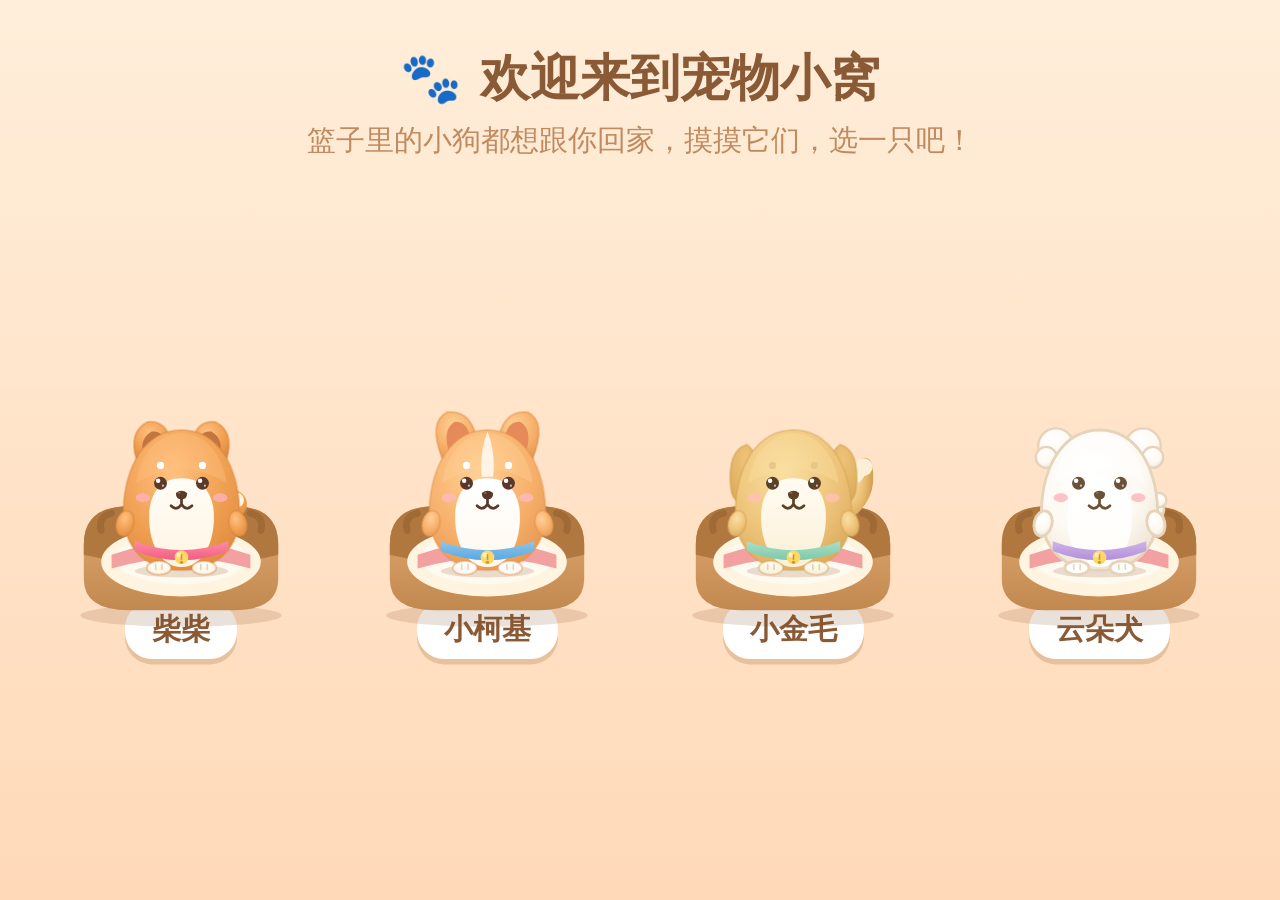
==== index.html @ 5bdba0be "feat: 宠物小窝 v0.1.0 首发——领养/喂饭/洗澡/梳毛/睡觉/商店摆放，全矢量渐变美术+角色动画+PWA离线秒开 Co-Authored-By: Claude Fable 5 <norep" ====
<!DOCTYPE html>
<html lang="zh-CN">
<head>
<meta charset="UTF-8">
<meta name="viewport" content="width=device-width, initial-scale=1.0, maximum-scale=1.0, user-scalable=no, viewport-fit=cover">
<title>Ada的宠物小窝</title>
<link rel="manifest" href="manifest.webmanifest">
<meta name="theme-color" content="#ffe8d1">
<meta name="mobile-web-app-capable" content="yes">
<meta name="apple-mobile-web-app-capable" content="yes">
<meta name="apple-mobile-web-app-status-bar-style" content="black-translucent">
<meta name="apple-mobile-web-app-title" content="宠物小窝">
<link rel="apple-touch-icon" href="assets/icons/icon-180.png">
<link rel="icon" href="assets/icons/icon-192.png">
<style>
/* 首屏加载动画：内联，保证秒出画面 */
html,body{margin:0;padding:0;height:100%;overflow:hidden;background:#ffe8d1;
  overscroll-behavior:none;-webkit-touch-callout:none;touch-action:manipulation;
  -webkit-user-select:none;user-select:none;
  font-family:"PingFang SC","Hiragino Sans GB",system-ui,sans-serif}
#boot{position:fixed;inset:0;display:flex;flex-direction:column;align-items:center;justify-content:center;
  background:linear-gradient(#ffe8d1,#ffd9b8);z-index:999;transition:opacity .5s}
#boot.gone{opacity:0;pointer-events:none}
.paw{font-size:15vmin;animation:pawbob 1s ease-in-out infinite}
@keyframes pawbob{0%,100%{transform:translateY(0) rotate(-8deg)}50%{transform:translateY(-2vmin) rotate(8deg)}}
#boot p{color:#a5623a;font-size:3vmin;margin-top:2vmin;letter-spacing:.3em}
</style>
<link rel="stylesheet" href="css/main.css">
</head>
<body>
<div id="boot"><div class="paw">🐾</div><p>小窝开门啦</p></div>
<div id="game"></div>
<script type="module" src="js/main.js"></script>
<script>
window.addEventListener('error',function(e){
  var b=document.getElementById('boot');
  if(b&&!b.classList.contains('gone')){
    b.innerHTML='<p style="font-size:2.5vmin">哎呀，小窝的门卡住了，请再试一次</p>'+
    '<button onclick="location.reload()" style="margin-top:2vmin;font-size:3vmin;padding:1vmin 4vmin;border:none;border-radius:2vmin;background:#ff9d6c;color:#fff">重新打开</button>';
  }
});
if('serviceWorker' in navigator){window.addEventListener('load',function(){navigator.serviceWorker.register('sw.js').catch(function(){})})}
</script>
</body>
</html>
---- css/main.css ----
/* ============ Ada的宠物小窝 ============ */
:root{
  --cream:#fff6ea; --peach:#ffd9b8; --wood:#e8b27d; --wood-dark:#d69a63;
  --brown:#7a4f2e; --text:#8a5a36; --accent:#ff9d6c; --accent-deep:#f4814f;
  --heart:#ff7d9d; --mint:#bfe8d8; --ui-shadow:0 .6vmin 0 rgba(160,100,50,.25);
}
*{box-sizing:border-box;-webkit-tap-highlight-color:transparent}
#game{position:fixed;inset:0;overflow:hidden}

/* ---------- 场景层级 ---------- */
#room-bg{position:absolute;inset:0;width:100%;height:100%}
#world{position:absolute;inset:0}
#fx{position:absolute;inset:0;pointer-events:none;z-index:1200}
#night{position:absolute;inset:0;background:#1a1440;opacity:0;pointer-events:none;
  transition:opacity 1.2s;z-index:1100}
#night.on{opacity:.72}
#night .star{position:absolute;color:#fff8c9;animation:twinkle 2s ease-in-out infinite}
@keyframes twinkle{0%,100%{opacity:.3}50%{opacity:1}}

/* ---------- 宠物 ---------- */
.pet{position:absolute;width:24vmin;height:24vmin;margin-left:-12vmin;margin-top:-21vmin;
  will-change:transform;cursor:pointer}
.pet svg{width:100%;height:100%;overflow:visible}
/* 定位 transform 在 .pet 根上，动画 transform 全部在 .rig 内层，二者不冲突 */
.pet .rig{width:100%;height:100%;transform-origin:50% 92%}
.furni .rig{width:100%;height:100%;transform-origin:50% 85%}
.pet .flip{transition:transform .25s}
.pet.face-left .flip{transform:scaleX(-1)}
.pet [data-part]{transform-box:fill-box}

.pet .p-body{transform-origin:50% 90%;animation:breath 2.6s ease-in-out infinite}
@keyframes breath{0%,100%{transform:scaleY(1)}50%{transform:scaleY(1.025) scaleX(1.008)}}
.pet .p-tail{transform-origin:15% 85%;animation:wag 1.6s ease-in-out infinite}
@keyframes wag{0%,100%{transform:rotate(-6deg)}50%{transform:rotate(14deg)}}
.pet.happy .p-tail{animation:wag .35s ease-in-out infinite}
.pet .p-earL{transform-origin:80% 90%}
.pet .p-earR{transform-origin:20% 90%}
.pet.happy .p-earL{animation:earL .5s ease-in-out infinite}
.pet.happy .p-earR{animation:earR .5s ease-in-out infinite}
@keyframes earL{0%,100%{transform:rotate(0)}50%{transform:rotate(-8deg)}}
@keyframes earR{0%,100%{transform:rotate(0)}50%{transform:rotate(8deg)}}
.pet .p-eyes-open{opacity:1}.pet .p-eyes-happy{opacity:0}
.pet.happy .p-eyes-open,.pet.sleeping .p-eyes-open,.pet.blink .p-eyes-open{opacity:0}
.pet.happy .p-eyes-happy,.pet.blink .p-eyes-happy{opacity:1}
.pet .p-eyes-sleep{opacity:0}.pet.sleeping .p-eyes-sleep{opacity:1}
.pet .p-tongue{opacity:0;transform-origin:50% 0}
.pet.happy .p-tongue,.pet.eating .p-tongue{opacity:1;animation:tongue .4s ease-in-out infinite}
@keyframes tongue{0%,100%{transform:scaleY(.85)}50%{transform:scaleY(1.1)}}
.pet.walking .rig{animation:waddle .4s ease-in-out infinite}
@keyframes waddle{0%,100%{transform:rotate(-2.5deg)}50%{transform:rotate(2.5deg)}}
.pet.eating .p-face,.pet.eating .p-head{animation:eatbob .45s ease-in-out infinite;transform-origin:50% 80%}
@keyframes eatbob{0%,100%{transform:rotate(0) translateY(0)}50%{transform:rotate(-4deg) translateY(4%)}}
.pet.jump .rig{animation:petjump .7s cubic-bezier(.36,.07,.19,.97)}
@keyframes petjump{0%{transform:translateY(0) scale(1)}15%{transform:translateY(0) scale(1.12,.82)}
  45%{transform:translateY(-8vmin) scale(.94,1.1)}70%{transform:translateY(0) scale(1.08,.9)}
  85%{transform:translateY(0) scale(.97,1.04)}100%{transform:translateY(0) scale(1)}}
.pet.roll .rig{animation:petroll .85s cubic-bezier(.45,.05,.55,.95)}
@keyframes petroll{0%{transform:rotate(0) scale(1)}20%{transform:rotate(-20deg) scale(.96)}
  80%{transform:rotate(340deg) scale(.96)}100%{transform:rotate(360deg) scale(1)}}
.pet.sleeping .rig{animation:sleepbreath 3.2s ease-in-out infinite}
@keyframes sleepbreath{0%,100%{transform:scale(1.08,.8)}50%{transform:scale(1.11,.84)}}
.pet.bounce .rig{animation:bounce .5s ease}
@keyframes bounce{0%{transform:scale(1)}30%{transform:scale(1.12,.88)}60%{transform:scale(.92,1.1)}100%{transform:scale(1)}}
.pet.shake .rig{animation:shake .55s ease}
@keyframes shake{0%,100%{transform:rotate(0)}20%{transform:rotate(-9deg)}40%{transform:rotate(9deg)}60%{transform:rotate(-7deg)}80%{transform:rotate(7deg)}}

/* 思考泡泡 */
.thought{position:absolute;left:70%;top:-22%;background:#fff;border-radius:45%;
  padding:1.6vmin 2vmin;font-size:4.5vmin;box-shadow:var(--ui-shadow);opacity:0;
  transform:scale(.3);transition:all .35s cubic-bezier(.34,1.56,.64,1);pointer-events:none}
.thought.show{opacity:1;transform:scale(1)}
.thought::after{content:"";position:absolute;left:12%;bottom:-1.6vmin;width:2vmin;height:2vmin;
  background:#fff;border-radius:50%}
.zzz{position:absolute;left:72%;top:-14%;font-size:5vmin;opacity:0;pointer-events:none}
.sleeping .zzz{opacity:1;animation:zzzfloat 2.4s ease-in-out infinite}
@keyframes zzzfloat{0%{transform:translateY(0);opacity:0}30%{opacity:.9}100%{transform:translateY(-7vmin);opacity:0}}

/* ---------- 家具 ---------- */
.furni{position:absolute;will-change:transform;transition:filter .2s}
.furni svg{width:100%;height:100%;overflow:visible}
.furni.dragging{filter:drop-shadow(0 2vmin 2vmin rgba(120,70,30,.35)) brightness(1.05)}
.furni .glowlight{opacity:0;transition:opacity 1s}
#game.is-night .furni .glowlight{opacity:1}

/* ---------- UI 通用 ---------- */
.btn{border:none;background:#fff;border-radius:50%;box-shadow:var(--ui-shadow);
  display:flex;align-items:center;justify-content:center;cursor:pointer;
  transition:transform .15s cubic-bezier(.34,1.56,.64,1)}
.btn:active{transform:scale(.88)}
#hud{position:absolute;top:max(2vmin,env(safe-area-inset-top));left:3vmin;z-index:1500;
  display:flex;align-items:center;gap:2vmin}
#heart-pill{background:#fff;border-radius:5vmin;padding:1.2vmin 2.6vmin 1.2vmin 1.6vmin;
  box-shadow:var(--ui-shadow);display:flex;align-items:center;gap:1vmin;
  font-size:3.6vmin;font-weight:700;color:var(--heart)}
#heart-pill .hicon{font-size:4vmin}
#heart-pill.pulse{animation:pillpulse .4s ease}
@keyframes pillpulse{50%{transform:scale(1.15)}}

#toolbar{position:absolute;bottom:max(2.4vmin,env(safe-area-inset-bottom));left:50%;
  transform:translateX(-50%);display:flex;gap:2.8vmin;z-index:1500}
#toolbar .btn{width:12vmin;height:12vmin;font-size:4.8vmin;flex-direction:column;gap:.2vmin;
  border:.5vmin solid #fff;box-shadow:0 .7vmin 0 rgba(160,100,50,.22),inset 0 -1vmin 1.6vmin rgba(160,100,50,.08)}
#toolbar .btn span,#toolbar .btn i{pointer-events:none}
#toolbar .btn i{font-style:normal;font-size:2vmin;font-weight:800;color:var(--text);letter-spacing:.1em}
#toolbar .btn[data-act=feed]{background:linear-gradient(#fff2e2,#ffdfc0)}
#toolbar .btn[data-act=bath]{background:linear-gradient(#e9f7fd,#c9e9f6)}
#toolbar .btn[data-act=groom]{background:linear-gradient(#fff8e0,#ffecb3)}
#toolbar .btn[data-act=sleep]{background:linear-gradient(#eceafd,#d5d2f5)}
#toolbar .btn[data-act=shop]{background:linear-gradient(#ffeef3,#ffd6e2)}

/* ---------- 小精灵 ---------- */
#elf{position:absolute;top:max(2vmin,env(safe-area-inset-top));right:3vmin;width:13vmin;
  height:13vmin;z-index:1500;animation:elfbob 3s ease-in-out infinite;cursor:pointer}
@keyframes elfbob{0%,100%{transform:translateY(0)}50%{transform:translateY(-1.6vmin)}}
#elf svg{width:100%;height:100%;overflow:visible}
#elf .elf-wing-l,#elf .elf-wing-r{transform-box:fill-box;transform-origin:100% 30%}
#elf .elf-wing-r{transform-origin:0 30%}
#elf .elf-wing-l{animation:wingL .5s ease-in-out infinite}
#elf .elf-wing-r{animation:wingR .5s ease-in-out infinite}
@keyframes wingL{0%,100%{transform:rotate(0)}50%{transform:rotate(-16deg)}}
@keyframes wingR{0%,100%{transform:rotate(0)}50%{transform:rotate(16deg)}}
#speech{position:absolute;top:calc(max(2vmin,env(safe-area-inset-top)) + 13.5vmin);right:3vmin;
  max-width:46vmin;background:#fff;border-radius:3.4vmin;border-top-right-radius:.8vmin;
  padding:2vmin 2.8vmin;font-size:3.2vmin;line-height:1.5;color:var(--text);
  box-shadow:var(--ui-shadow);z-index:1500;opacity:0;transform:translateY(-1.5vmin) scale(.9);
  transform-origin:top right;transition:all .3s cubic-bezier(.34,1.56,.64,1);pointer-events:none}
#speech.show{opacity:1;transform:none}

/* ---------- 底部托盘（食物） ---------- */
.tray{position:absolute;bottom:16vmin;left:50%;transform:translate(-50%,450%);
  background:#fff;border-radius:4.5vmin;padding:2.4vmin 3vmin;display:flex;gap:3vmin;
  box-shadow:0 1vmin 3vmin rgba(150,90,40,.3);z-index:1600;transition:transform .4s cubic-bezier(.34,1.56,.64,1)}
.tray.show{transform:translate(-50%,0)}
.tray .food{font-size:8vmin;line-height:1;padding:1vmin;border-radius:2.5vmin;
  background:var(--cream);cursor:pointer;transition:transform .15s}
.tray .food:active{transform:scale(1.2)}

/* ---------- 商店抽屉 ---------- */
#shop{position:absolute;right:0;top:0;bottom:0;width:34vmin;background:var(--cream);
  box-shadow:-1vmin 0 3vmin rgba(150,90,40,.25);z-index:1700;
  transform:translateX(110%);transition:transform .45s cubic-bezier(.3,1.2,.5,1);
  display:flex;flex-direction:column;padding:max(2vmin,env(safe-area-inset-top)) 0 2vmin}
#shop.show{transform:none}
#shop h3{margin:1vmin 3vmin 2vmin;color:var(--text);font-size:3.8vmin;display:flex;
  align-items:center;justify-content:space-between}
#shop-close{width:7vmin;height:7vmin;font-size:3.6vmin}
#shop-list{flex:1;overflow-y:auto;padding:0 2.6vmin;display:flex;flex-direction:column;gap:2.2vmin}
.shop-item{background:#fff;border-radius:3vmin;padding:1.8vmin;display:flex;align-items:center;
  gap:2vmin;box-shadow:var(--ui-shadow);cursor:pointer;transition:transform .15s}
.shop-item:active{transform:scale(.95)}
.shop-item .thumb{width:9vmin;height:9vmin;flex:none}
.shop-item .thumb svg{width:100%;height:100%}
.shop-item .info{flex:1}
.shop-item .name{font-size:2.8vmin;color:var(--text);font-weight:700}
.shop-item .price{font-size:2.3vmin;color:var(--heart);margin-top:.6vmin}
.shop-item.owned .price{color:#9ec89b}
.shop-item.locked{opacity:.55}

/* ---------- 领养场景 ---------- */
#adopt{position:absolute;inset:0;z-index:2000;display:flex;flex-direction:column;
  align-items:center;background:linear-gradient(#ffeeda,#ffd9b8);transition:opacity .6s}
#adopt.gone{opacity:0;pointer-events:none}
#adopt h1{color:var(--text);font-size:5.5vmin;margin:max(5vmin,env(safe-area-inset-top)) 0 1vmin}
#adopt .sub{color:#c08a5e;font-size:3.2vmin;margin-bottom:3vmin}
#baskets{display:flex;gap:4vmin;flex-wrap:wrap;justify-content:center;align-content:center;
  align-items:center;flex:1;padding:0 4vmin 6vmin}
.basket .pit .bart{position:absolute;left:50%;bottom:-2vmin;width:27vmin;height:19.3vmin;
  transform:translateX(-50%)}
.basket .pit .bart svg{width:100%;height:100%;overflow:visible}
.basket{width:30vmin;display:flex;flex-direction:column;align-items:center;cursor:pointer;
  transition:transform .25s cubic-bezier(.34,1.56,.64,1)}
.basket .pit{width:28vmin;height:26vmin;position:relative}
.basket .pit .pet{position:absolute;left:50%;top:78%;width:19vmin;height:19vmin;
  margin-left:-9.5vmin;margin-top:-16.6vmin}
.basket .bname{background:#fff;border-radius:3vmin;padding:1vmin 3vmin;font-size:3.2vmin;
  color:var(--text);font-weight:700;box-shadow:var(--ui-shadow);margin-top:-1vmin}
.basket.picked{transform:scale(1.12)}
.basket.dim{opacity:.35;transform:scale(.9)}
#name-panel{position:absolute;inset:0;display:none;flex-direction:column;align-items:center;
  justify-content:center;background:rgba(255,240,225,.96);z-index:2100}
#name-panel.show{display:flex}
#name-panel h2{color:var(--text);font-size:4.6vmin;margin-bottom:3.5vmin}
#name-grid{display:grid;grid-template-columns:repeat(3,1fr);gap:2.6vmin;padding:0 6vmin}
#name-grid .btn{border-radius:3.4vmin;font-size:4.2vmin;padding:2.2vmin 5vmin;color:var(--text);
  font-weight:700;width:auto;height:auto}

/* ---------- 洗澡覆盖层 ---------- */
#bath{position:absolute;inset:0;z-index:1800;display:none;align-items:center;justify-content:center;
  background:rgba(160,215,235,.5);backdrop-filter:blur(2px)}
#bath.show{display:flex}
#bath-stage{position:relative;width:64vmin;height:52vmin;touch-action:none}
#bath-stage svg.tub{position:absolute;inset:0;width:100%;height:100%}
#bath-stage .pet{left:50%;top:47%;width:27vmin;height:27vmin;margin-left:-13.5vmin;margin-top:-23.6vmin;
  pointer-events:none}
#bath-meter{position:absolute;top:-7vmin;left:50%;transform:translateX(-50%);display:flex;gap:1.8vmin;
  font-size:5.4vmin;filter:grayscale(1) opacity(.45);transition:filter .3s}
#bath-meter .st{transition:transform .3s cubic-bezier(.34,1.56,.64,1)}
#bath-meter .st.lit{filter:none;transform:scale(1.25)}
#bath-meter.any{filter:none}
.bubble{position:absolute;border-radius:50%;pointer-events:none;
  background:radial-gradient(circle at 35% 30%,#fff,rgba(200,235,255,.75) 55%,rgba(160,215,245,.5));
  animation:bubbleup 1.4s ease-out forwards}
@keyframes bubbleup{0%{transform:translateY(0) scale(.4);opacity:0}15%{opacity:.95}
  100%{transform:translateY(-16vmin) scale(1);opacity:0}}

/* ---------- 粒子 ---------- */
.pfx{position:absolute;pointer-events:none;font-size:4vmin;animation:pfly 1.1s ease-out forwards}
@keyframes pfly{0%{transform:translate(0,0) scale(.5);opacity:0}12%{opacity:1}
  100%{transform:translate(var(--dx),var(--dy)) scale(1.15);opacity:0}}

/* 提示手指 */
#hint-hand{position:absolute;font-size:7vmin;z-index:1900;pointer-events:none;display:none;
  animation:handmove 1.6s ease-in-out infinite}
#hint-hand.show{display:block}
@keyframes handmove{0%,100%{transform:translate(0,0)}50%{transform:translate(6vmin,-3vmin)}}

@media (orientation:portrait){
  #baskets{gap:2vmin}
  .basket{width:40vmin}
  #shop{width:46vmin}
  .thought{font-size:4vmin}
}
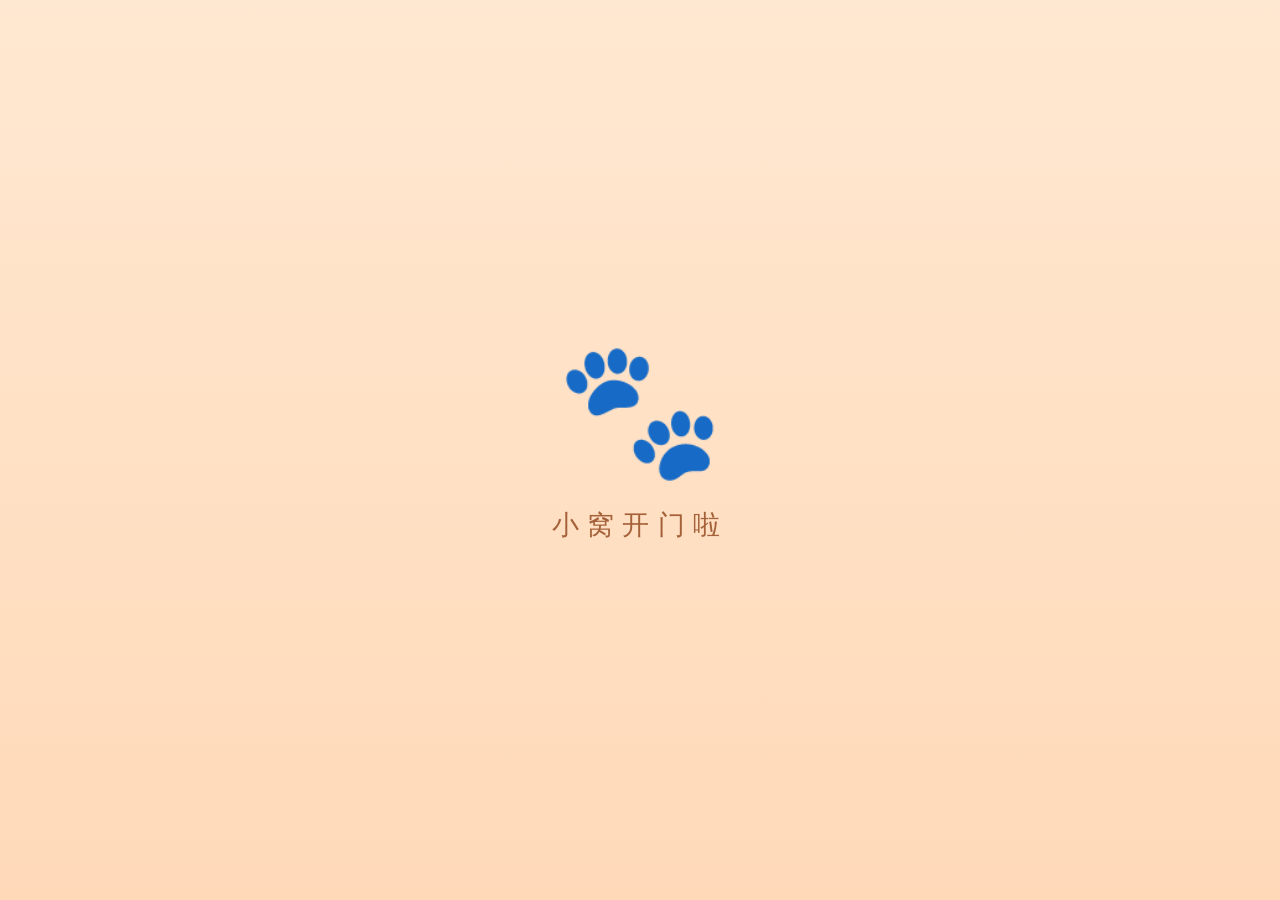
==== commit d868895e: "feat: v0.5.0 全面真 3D 重写（three.js WebGL）+ 物理碰撞 美术从矢量 SVG 伪 3D 换成真 WebGL 三维渲染：  - engine.js：three.js 渲染" ====
--- a/index.html
+++ b/index.html
@@ -24,15 +24,19 @@
 .paw{font-size:15vmin;animation:pawbob 1s ease-in-out infinite}
 @keyframes pawbob{0%,100%{transform:translateY(0) rotate(-8deg)}50%{transform:translateY(-2vmin) rotate(8deg)}}
 #boot p{color:#a5623a;font-size:3vmin;margin-top:2vmin;letter-spacing:.3em}
+#stage{position:fixed;inset:0;width:100%;height:100%;display:block;touch-action:none}
 </style>
 <link rel="stylesheet" href="css/main.css">
 </head>
 <body>
 <div id="boot"><div class="paw">🐾</div><p>小窝开门啦</p></div>
+<canvas id="stage"></canvas>
 <div id="game"></div>
 <script type="module" src="js/main.js"></script>
 <script>
 window.addEventListener('error',function(e){
+  /* 把首个错误写进 title，方便无头环境 --dump-dom 定位（对孩子不可见） */
+  if(!window.__err){window.__err=e.message;document.title='ERR: '+e.message+' @'+(e.filename||'').split('/').pop()+':'+e.lineno;}
   var b=document.getElementById('boot');
   if(b&&!b.classList.contains('gone')){
     b.innerHTML='<p style="font-size:2.5vmin">哎呀，小窝的门卡住了，请再试一次</p>'+
--- a/css/main.css
+++ b/css/main.css
@@ -1,86 +1,18 @@
-/* ============ Ada的宠物小窝 ============ */
+/* ============ Ada的宠物小窝 · UI 层（3D 画面由 canvas#stage 渲染）============ */
 :root{
   --cream:#fff6ea; --peach:#ffd9b8; --wood:#e8b27d; --wood-dark:#d69a63;
   --brown:#7a4f2e; --text:#8a5a36; --accent:#ff9d6c; --accent-deep:#f4814f;
   --heart:#ff7d9d; --mint:#bfe8d8; --ui-shadow:0 .6vmin 0 rgba(160,100,50,.25);
 }
 *{box-sizing:border-box;-webkit-tap-highlight-color:transparent}
-#game{position:fixed;inset:0;overflow:hidden}
+/* UI 层覆盖在 3D 画布上，但默认不吃点击，否则摸不到宠物 */
+#game{position:fixed;inset:0;overflow:hidden;pointer-events:none}
+#hud,#toolbar,.tray,.drawer,#adopt,#bath-meter{pointer-events:auto}
+#fx{position:absolute;inset:0;pointer-events:none;z-index:1200}
 
-/* ---------- 场景层级 ---------- */
-#room-bg{position:absolute;inset:0;width:100%;height:100%}
-#world{position:absolute;inset:0}
-#fx{position:absolute;inset:0;pointer-events:none;z-index:1200}
-#night{position:absolute;inset:0;background:#1a1440;opacity:0;pointer-events:none;
-  transition:opacity 1.2s;z-index:1100}
-#night.on{opacity:.72}
-#night .star{position:absolute;color:#fff8c9;animation:twinkle 2s ease-in-out infinite}
-@keyframes twinkle{0%,100%{opacity:.3}50%{opacity:1}}
-
-/* ---------- 宠物 ---------- */
-.pet{position:absolute;width:24vmin;height:24vmin;margin-left:-12vmin;margin-top:-21vmin;
-  will-change:transform;cursor:pointer}
-.pet svg{width:100%;height:100%;overflow:visible}
-/* 定位 transform 在 .pet 根上，动画 transform 全部在 .rig 内层，二者不冲突 */
-.pet .rig{width:100%;height:100%;transform-origin:50% 92%}
-.furni .rig{width:100%;height:100%;transform-origin:50% 85%}
-.pet .flip{transition:transform .25s}
-.pet.face-left .flip{transform:scaleX(-1)}
-.pet [data-part]{transform-box:fill-box}
-
-.pet .p-body{transform-origin:50% 90%;animation:breath 2.6s ease-in-out infinite}
-@keyframes breath{0%,100%{transform:scaleY(1)}50%{transform:scaleY(1.025) scaleX(1.008)}}
-.pet .p-tail{transform-origin:15% 85%;animation:wag 1.6s ease-in-out infinite}
-@keyframes wag{0%,100%{transform:rotate(-6deg)}50%{transform:rotate(14deg)}}
-.pet.happy .p-tail{animation:wag .35s ease-in-out infinite}
-.pet .p-earL{transform-origin:80% 90%}
-.pet .p-earR{transform-origin:20% 90%}
-.pet.happy .p-earL{animation:earL .5s ease-in-out infinite}
-.pet.happy .p-earR{animation:earR .5s ease-in-out infinite}
-@keyframes earL{0%,100%{transform:rotate(0)}50%{transform:rotate(-8deg)}}
-@keyframes earR{0%,100%{transform:rotate(0)}50%{transform:rotate(8deg)}}
-.pet .p-eyes-open{opacity:1}.pet .p-eyes-happy{opacity:0}
-.pet.happy .p-eyes-open,.pet.sleeping .p-eyes-open,.pet.blink .p-eyes-open{opacity:0}
-.pet.happy .p-eyes-happy,.pet.blink .p-eyes-happy{opacity:1}
-.pet .p-eyes-sleep{opacity:0}.pet.sleeping .p-eyes-sleep{opacity:1}
-.pet .p-tongue{opacity:0;transform-origin:50% 0}
-.pet.happy .p-tongue,.pet.eating .p-tongue{opacity:1;animation:tongue .4s ease-in-out infinite}
-@keyframes tongue{0%,100%{transform:scaleY(.85)}50%{transform:scaleY(1.1)}}
-.pet.walking .rig{animation:waddle .4s ease-in-out infinite}
-@keyframes waddle{0%,100%{transform:rotate(-2.5deg)}50%{transform:rotate(2.5deg)}}
-.pet.eating .p-face,.pet.eating .p-head{animation:eatbob .45s ease-in-out infinite;transform-origin:50% 80%}
-@keyframes eatbob{0%,100%{transform:rotate(0) translateY(0)}50%{transform:rotate(-4deg) translateY(4%)}}
-.pet.jump .rig{animation:petjump .7s cubic-bezier(.36,.07,.19,.97)}
-@keyframes petjump{0%{transform:translateY(0) scale(1)}15%{transform:translateY(0) scale(1.12,.82)}
-  45%{transform:translateY(-8vmin) scale(.94,1.1)}70%{transform:translateY(0) scale(1.08,.9)}
-  85%{transform:translateY(0) scale(.97,1.04)}100%{transform:translateY(0) scale(1)}}
-.pet.roll .rig{animation:petroll .85s cubic-bezier(.45,.05,.55,.95)}
-@keyframes petroll{0%{transform:rotate(0) scale(1)}20%{transform:rotate(-20deg) scale(.96)}
-  80%{transform:rotate(340deg) scale(.96)}100%{transform:rotate(360deg) scale(1)}}
-.pet.sleeping .rig{animation:sleepbreath 3.2s ease-in-out infinite}
-@keyframes sleepbreath{0%,100%{transform:scale(1.08,.8)}50%{transform:scale(1.11,.84)}}
-.pet.bounce .rig{animation:bounce .5s ease}
-@keyframes bounce{0%{transform:scale(1)}30%{transform:scale(1.12,.88)}60%{transform:scale(.92,1.1)}100%{transform:scale(1)}}
-.pet.shake .rig{animation:shake .55s ease}
-@keyframes shake{0%,100%{transform:rotate(0)}20%{transform:rotate(-9deg)}40%{transform:rotate(9deg)}60%{transform:rotate(-7deg)}80%{transform:rotate(7deg)}}
-
-/* 思考泡泡 */
-.thought{position:absolute;left:70%;top:-22%;background:#fff;border-radius:45%;
-  padding:1.6vmin 2vmin;font-size:4.5vmin;box-shadow:var(--ui-shadow);opacity:0;
-  transform:scale(.3);transition:all .35s cubic-bezier(.34,1.56,.64,1);pointer-events:none}
-.thought.show{opacity:1;transform:scale(1)}
-.thought::after{content:"";position:absolute;left:12%;bottom:-1.6vmin;width:2vmin;height:2vmin;
-  background:#fff;border-radius:50%}
-.zzz{position:absolute;left:72%;top:-14%;font-size:5vmin;opacity:0;pointer-events:none}
-.sleeping .zzz{opacity:1;animation:zzzfloat 2.4s ease-in-out infinite}
-@keyframes zzzfloat{0%{transform:translateY(0);opacity:0}30%{opacity:.9}100%{transform:translateY(-7vmin);opacity:0}}
-
-/* ---------- 家具 ---------- */
-.furni{position:absolute;will-change:transform;transition:filter .2s}
-.furni svg{width:100%;height:100%;overflow:visible}
-.furni.dragging{filter:drop-shadow(0 2vmin 2vmin rgba(120,70,30,.35)) brightness(1.05)}
-.furni .glowlight{opacity:0;transition:opacity 1s}
-#game.is-night .furni .glowlight{opacity:1}
+/* 夜晚的一层暖蓝晕影，配合 3D 灯光变化 */
+#game.is-night::after{content:"";position:absolute;inset:0;pointer-events:none;z-index:1100;
+  background:radial-gradient(circle at 50% 42%,rgba(30,40,90,0) 35%,rgba(20,28,70,.45) 100%)}
 
 /* ---------- UI 通用 ---------- */
 .btn{border:none;background:#fff;border-radius:50%;box-shadow:var(--ui-shadow);
@@ -106,25 +38,22 @@
 #toolbar .btn[data-act=bath]{background:linear-gradient(#e9f7fd,#c9e9f6)}
 #toolbar .btn[data-act=groom]{background:linear-gradient(#fff8e0,#ffecb3)}
 #toolbar .btn[data-act=sleep]{background:linear-gradient(#eceafd,#d5d2f5)}
+#toolbar .btn[data-act=dress]{background:linear-gradient(#ffeef8,#ffd6ec)}
+#toolbar .btn[data-act=adopt]{background:linear-gradient(#fff4e6,#ffe1c4)}
 #toolbar .btn[data-act=shop]{background:linear-gradient(#ffeef3,#ffd6e2)}
+#toolbar .btn[data-act=park]{background:linear-gradient(#e8f8e2,#c8ecbc)}
+#toolbar .btn[data-act=home]{background:linear-gradient(#fff2e2,#ffdfc0)}
+#toolbar .btn[data-act=throw]{background:linear-gradient(#fff0f2,#ffd4dc)}
+#toolbar .btn[data-act=bubble]{background:linear-gradient(#eaf8ff,#cbecfb)}
 
-/* ---------- 小精灵 ---------- */
-#elf{position:absolute;top:max(2vmin,env(safe-area-inset-top));right:3vmin;width:13vmin;
-  height:13vmin;z-index:1500;animation:elfbob 3s ease-in-out infinite;cursor:pointer}
-@keyframes elfbob{0%,100%{transform:translateY(0)}50%{transform:translateY(-1.6vmin)}}
-#elf svg{width:100%;height:100%;overflow:visible}
-#elf .elf-wing-l,#elf .elf-wing-r{transform-box:fill-box;transform-origin:100% 30%}
-#elf .elf-wing-r{transform-origin:0 30%}
-#elf .elf-wing-l{animation:wingL .5s ease-in-out infinite}
-#elf .elf-wing-r{animation:wingR .5s ease-in-out infinite}
-@keyframes wingL{0%,100%{transform:rotate(0)}50%{transform:rotate(-16deg)}}
-@keyframes wingR{0%,100%{transform:rotate(0)}50%{transform:rotate(16deg)}}
-#speech{position:absolute;top:calc(max(2vmin,env(safe-area-inset-top)) + 13.5vmin);right:3vmin;
-  max-width:46vmin;background:#fff;border-radius:3.4vmin;border-top-right-radius:.8vmin;
+/* ---------- 小精灵气泡（跟着 3D 小精灵走）---------- */
+#speech{position:absolute;left:50%;top:20vmin;transform:translate(-50%,-1.5vmin) scale(.9);
+  max-width:52vmin;background:#fff;border-radius:3.4vmin;
   padding:2vmin 2.8vmin;font-size:3.2vmin;line-height:1.5;color:var(--text);
-  box-shadow:var(--ui-shadow);z-index:1500;opacity:0;transform:translateY(-1.5vmin) scale(.9);
-  transform-origin:top right;transition:all .3s cubic-bezier(.34,1.56,.64,1);pointer-events:none}
-#speech.show{opacity:1;transform:none}
+  box-shadow:var(--ui-shadow);z-index:1500;opacity:0;
+  transform-origin:top center;transition:opacity .3s,transform .3s cubic-bezier(.34,1.56,.64,1);
+  pointer-events:none;text-align:center}
+#speech.show{opacity:1;transform:translate(-50%,0) scale(1)}
 
 /* ---------- 底部托盘（食物） ---------- */
 .tray{position:absolute;bottom:16vmin;left:50%;transform:translate(-50%,450%);
@@ -135,88 +64,81 @@
   background:var(--cream);cursor:pointer;transition:transform .15s}
 .tray .food:active{transform:scale(1.2)}
 
-/* ---------- 商店抽屉 ---------- */
-#shop{position:absolute;right:0;top:0;bottom:0;width:34vmin;background:var(--cream);
+/* ---------- 抽屉面板（商店/衣柜/领养屋共用）---------- */
+.drawer{position:absolute;right:0;top:0;bottom:0;width:34vmin;background:var(--cream);
   box-shadow:-1vmin 0 3vmin rgba(150,90,40,.25);z-index:1700;
   transform:translateX(110%);transition:transform .45s cubic-bezier(.3,1.2,.5,1);
   display:flex;flex-direction:column;padding:max(2vmin,env(safe-area-inset-top)) 0 2vmin}
-#shop.show{transform:none}
-#shop h3{margin:1vmin 3vmin 2vmin;color:var(--text);font-size:3.8vmin;display:flex;
-  align-items:center;justify-content:space-between}
-#shop-close{width:7vmin;height:7vmin;font-size:3.6vmin}
-#shop-list{flex:1;overflow-y:auto;padding:0 2.6vmin;display:flex;flex-direction:column;gap:2.2vmin}
+.drawer.show{transform:none}
+.drawer h3{margin:1vmin 3vmin 2vmin;color:var(--text);font-size:3.6vmin;display:flex;
+  align-items:center;justify-content:space-between;gap:1vmin}
+.drawer .dclose{width:7vmin;height:7vmin;font-size:3.6vmin;flex:none}
+.dlist{flex:1;overflow-y:auto;padding:0 2.6vmin;display:flex;flex-direction:column;gap:2.2vmin}
 .shop-item{background:#fff;border-radius:3vmin;padding:1.8vmin;display:flex;align-items:center;
   gap:2vmin;box-shadow:var(--ui-shadow);cursor:pointer;transition:transform .15s}
 .shop-item:active{transform:scale(.95)}
-.shop-item .thumb{width:9vmin;height:9vmin;flex:none}
-.shop-item .thumb svg{width:100%;height:100%}
+.shop-item .thumb{width:10vmin;height:10vmin;flex:none;border-radius:2.2vmin;
+  background:linear-gradient(#fff8ee,#ffeeda);overflow:hidden}
+.shop-item .thumb img{width:100%;height:100%;object-fit:contain;display:block}
 .shop-item .info{flex:1}
 .shop-item .name{font-size:2.8vmin;color:var(--text);font-weight:700}
 .shop-item .price{font-size:2.3vmin;color:var(--heart);margin-top:.6vmin}
 .shop-item.owned .price{color:#9ec89b}
-.shop-item.locked{opacity:.55}
+.cloth-thumb{display:flex;align-items:center;justify-content:center;font-size:6vmin;
+  background:var(--cream);border-radius:2vmin}
+.wd-item.worn{outline:.6vmin solid #ffb0c4;outline-offset:-.6vmin}
+.ah-note{background:#fff3e2;border-radius:2.6vmin;padding:1.8vmin;text-align:center;
+  color:var(--text);font-size:2.6vmin;line-height:1.6;font-weight:700}
 
-/* ---------- 领养场景 ---------- */
+/* ---------- 宠物切换头像 ---------- */
+#chips{display:flex;gap:1.4vmin;align-items:center}
+.chip{width:11vmin;height:11vmin;border-radius:50%;background:#fff8ee;box-shadow:var(--ui-shadow);
+  overflow:hidden;position:relative;cursor:pointer;border:.55vmin solid #fff;
+  transition:transform .18s cubic-bezier(.34,1.56,.64,1),border-color .18s}
+.chip:active{transform:scale(.9)}
+.chip.on{border-color:#ff9db5;transform:scale(1.08)}
+.chip.on::after{content:"";position:absolute;inset:auto 0 .4vmin 0;margin:auto;width:2vmin;height:.7vmin;
+  border-radius:1vmin;background:#ff9db5}
+.chip-art{position:absolute;inset:0;width:100%;height:100%;object-fit:cover;display:block}
+.chip.add{display:flex;align-items:center;justify-content:center;font-size:5.4vmin;
+  color:#e0a173;background:#fff8ee;border-style:dashed;border-color:#e8c9a8}
+
+/* ---------- 首次领养（3D 育婴室 + 文字层）---------- */
 #adopt{position:absolute;inset:0;z-index:2000;display:flex;flex-direction:column;
-  align-items:center;background:linear-gradient(#ffeeda,#ffd9b8);transition:opacity .6s}
-#adopt.gone{opacity:0;pointer-events:none}
-#adopt h1{color:var(--text);font-size:5.5vmin;margin:max(5vmin,env(safe-area-inset-top)) 0 1vmin}
-#adopt .sub{color:#c08a5e;font-size:3.2vmin;margin-bottom:3vmin}
-#baskets{display:flex;gap:4vmin;flex-wrap:wrap;justify-content:center;align-content:center;
-  align-items:center;flex:1;padding:0 4vmin 6vmin}
-.basket .pit .bart{position:absolute;left:50%;bottom:-2vmin;width:27vmin;height:19.3vmin;
-  transform:translateX(-50%)}
-.basket .pit .bart svg{width:100%;height:100%;overflow:visible}
-.basket{width:30vmin;display:flex;flex-direction:column;align-items:center;cursor:pointer;
-  transition:transform .25s cubic-bezier(.34,1.56,.64,1)}
-.basket .pit{width:28vmin;height:26vmin;position:relative}
-.basket .pit .pet{position:absolute;left:50%;top:78%;width:19vmin;height:19vmin;
-  margin-left:-9.5vmin;margin-top:-16.6vmin}
-.basket .bname{background:#fff;border-radius:3vmin;padding:1vmin 3vmin;font-size:3.2vmin;
-  color:var(--text);font-weight:700;box-shadow:var(--ui-shadow);margin-top:-1vmin}
-.basket.picked{transform:scale(1.12)}
-.basket.dim{opacity:.35;transform:scale(.9)}
+  align-items:center;transition:opacity .6s;pointer-events:none}
+#adopt.gone{opacity:0}
+#adopt h1{color:#fff;font-size:5.5vmin;margin:max(4vmin,env(safe-area-inset-top)) 0 1vmin;
+  text-shadow:0 .5vmin 1.4vmin rgba(120,70,30,.55)}
+#adopt .sub{color:#fff6e8;font-size:3.2vmin;text-shadow:0 .4vmin 1.2vmin rgba(120,70,30,.5)}
 #name-panel{position:absolute;inset:0;display:none;flex-direction:column;align-items:center;
-  justify-content:center;background:rgba(255,240,225,.96);z-index:2100}
+  justify-content:center;background:rgba(255,240,225,.92);z-index:2100;pointer-events:auto}
 #name-panel.show{display:flex}
-#name-panel h2{color:var(--text);font-size:4.6vmin;margin-bottom:3.5vmin}
+#name-panel h2{color:var(--text);font-size:4.6vmin;margin-bottom:3.5vmin;text-align:center;padding:0 5vmin}
 #name-grid{display:grid;grid-template-columns:repeat(3,1fr);gap:2.6vmin;padding:0 6vmin}
 #name-grid .btn{border-radius:3.4vmin;font-size:4.2vmin;padding:2.2vmin 5vmin;color:var(--text);
   font-weight:700;width:auto;height:auto}
 
-/* ---------- 洗澡覆盖层 ---------- */
-#bath{position:absolute;inset:0;z-index:1800;display:none;align-items:center;justify-content:center;
-  background:rgba(160,215,235,.5);backdrop-filter:blur(2px)}
-#bath.show{display:flex}
-#bath-stage{position:relative;width:64vmin;height:52vmin;touch-action:none}
-#bath-stage svg.tub{position:absolute;inset:0;width:100%;height:100%}
-#bath-stage .pet{left:50%;top:47%;width:27vmin;height:27vmin;margin-left:-13.5vmin;margin-top:-23.6vmin;
-  pointer-events:none}
-#bath-meter{position:absolute;top:-7vmin;left:50%;transform:translateX(-50%);display:flex;gap:1.8vmin;
-  font-size:5.4vmin;filter:grayscale(1) opacity(.45);transition:filter .3s}
-#bath-meter .st{transition:transform .3s cubic-bezier(.34,1.56,.64,1)}
+/* ---------- 洗澡进度 ---------- */
+#bath-meter{position:absolute;top:max(16vmin,calc(env(safe-area-inset-top) + 14vmin));left:50%;
+  transform:translateX(-50%) scale(.7);display:flex;gap:1.8vmin;font-size:6vmin;z-index:1600;
+  opacity:0;transition:opacity .3s,transform .3s cubic-bezier(.34,1.56,.64,1);pointer-events:none}
+#bath-meter.show{opacity:1;transform:translateX(-50%) scale(1)}
+#bath-meter .st{filter:grayscale(1) opacity(.5);transition:filter .3s,transform .3s cubic-bezier(.34,1.56,.64,1)}
 #bath-meter .st.lit{filter:none;transform:scale(1.25)}
-#bath-meter.any{filter:none}
-.bubble{position:absolute;border-radius:50%;pointer-events:none;
-  background:radial-gradient(circle at 35% 30%,#fff,rgba(200,235,255,.75) 55%,rgba(160,215,245,.5));
-  animation:bubbleup 1.4s ease-out forwards}
-@keyframes bubbleup{0%{transform:translateY(0) scale(.4);opacity:0}15%{opacity:.95}
-  100%{transform:translateY(-16vmin) scale(1);opacity:0}}
 
 /* ---------- 粒子 ---------- */
 .pfx{position:absolute;pointer-events:none;font-size:4vmin;animation:pfly 1.1s ease-out forwards}
 @keyframes pfly{0%{transform:translate(0,0) scale(.5);opacity:0}12%{opacity:1}
   100%{transform:translate(var(--dx),var(--dy)) scale(1.15);opacity:0}}
 
-/* 提示手指 */
-#hint-hand{position:absolute;font-size:7vmin;z-index:1900;pointer-events:none;display:none;
-  animation:handmove 1.6s ease-in-out infinite}
-#hint-hand.show{display:block}
-@keyframes handmove{0%,100%{transform:translate(0,0)}50%{transform:translate(6vmin,-3vmin)}}
+/* ---------- 场景过渡 ---------- */
+#veil{position:fixed;inset:0;background:radial-gradient(circle at 50% 50%,#ffd9b8,#f4a96e);
+  opacity:0;transition:opacity .6s;z-index:3000;pointer-events:none}
+#veil.on{opacity:1}
 
 @media (orientation:portrait){
-  #baskets{gap:2vmin}
-  .basket{width:40vmin}
-  #shop{width:46vmin}
-  .thought{font-size:4vmin}
+  .drawer{width:46vmin}
+  #toolbar{gap:1.8vmin}
+  #toolbar .btn{width:11vmin;height:11vmin}
+  #speech{max-width:70vmin}
 }
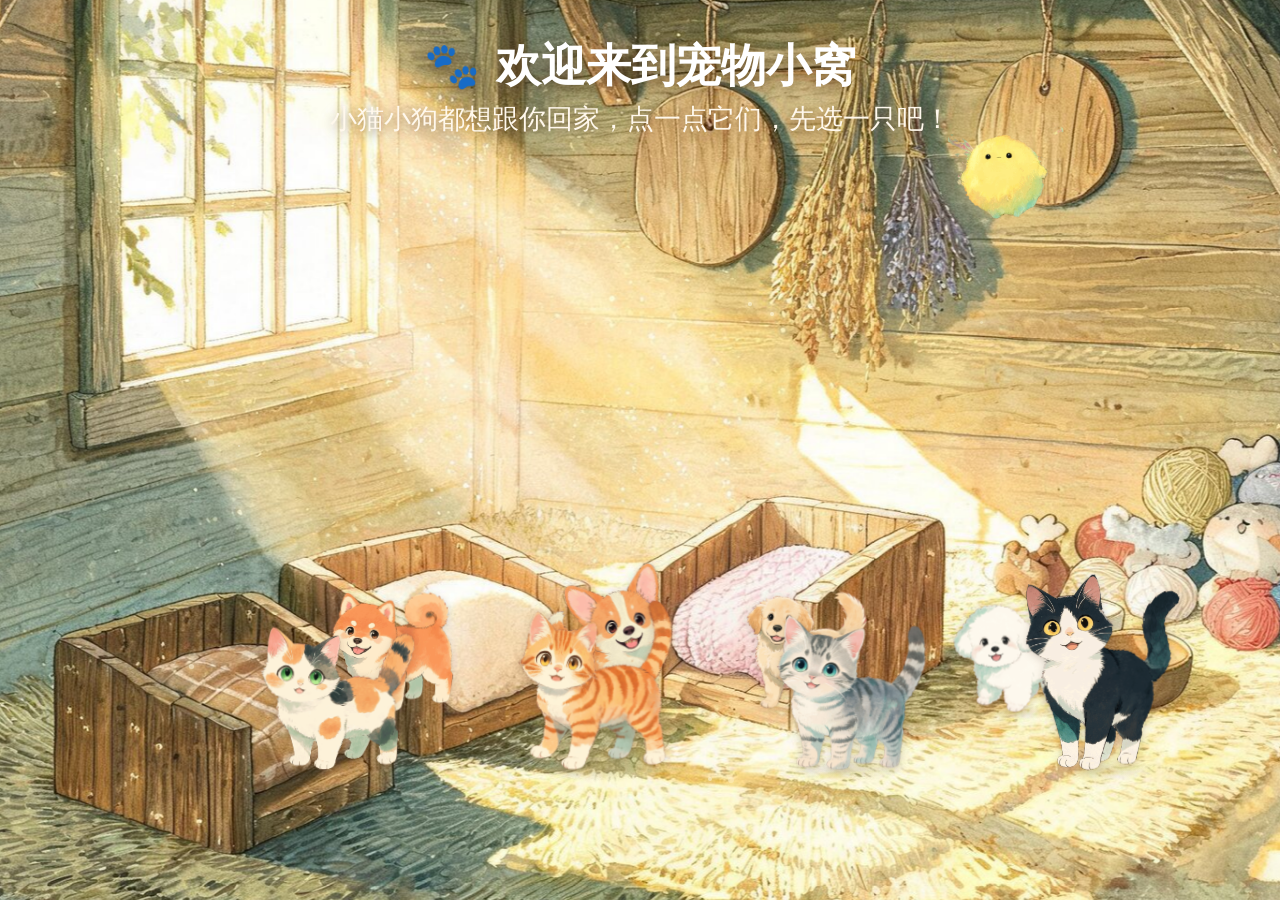
==== commit 4f50104a: "feat: v0.6.0 转 2.5D 手绘（宫崎骏画风）—— 推翻 3D，改用真手绘素材 用户三次反馈"太丑"后确认：3D 程序化几何做不出吉卜力， 因为吉卜力的美本来就来自手绘背景（男鹿和雄的不透" ====
--- a/index.html
+++ b/index.html
@@ -5,7 +5,7 @@
 <meta name="viewport" content="width=device-width, initial-scale=1.0, maximum-scale=1.0, user-scalable=no, viewport-fit=cover">
 <title>Ada的宠物小窝</title>
 <link rel="manifest" href="manifest.webmanifest">
-<meta name="theme-color" content="#ffe8d1">
+<meta name="theme-color" content="#cfe3ee">
 <meta name="mobile-web-app-capable" content="yes">
 <meta name="apple-mobile-web-app-capable" content="yes">
 <meta name="apple-mobile-web-app-status-bar-style" content="black-translucent">
@@ -14,23 +14,21 @@
 <link rel="icon" href="assets/icons/icon-192.png">
 <style>
 /* 首屏加载动画：内联，保证秒出画面 */
-html,body{margin:0;padding:0;height:100%;overflow:hidden;background:#ffe8d1;
+html,body{margin:0;padding:0;height:100%;overflow:hidden;background:#cfe3ee;
   overscroll-behavior:none;-webkit-touch-callout:none;touch-action:manipulation;
   -webkit-user-select:none;user-select:none;
   font-family:"PingFang SC","Hiragino Sans GB",system-ui,sans-serif}
 #boot{position:fixed;inset:0;display:flex;flex-direction:column;align-items:center;justify-content:center;
-  background:linear-gradient(#ffe8d1,#ffd9b8);z-index:999;transition:opacity .5s}
+  background:linear-gradient(#e8f2f8,#cfe3ee);z-index:999;transition:opacity .5s}
 #boot.gone{opacity:0;pointer-events:none}
 .paw{font-size:15vmin;animation:pawbob 1s ease-in-out infinite}
 @keyframes pawbob{0%,100%{transform:translateY(0) rotate(-8deg)}50%{transform:translateY(-2vmin) rotate(8deg)}}
 #boot p{color:#a5623a;font-size:3vmin;margin-top:2vmin;letter-spacing:.3em}
-#stage{position:fixed;inset:0;width:100%;height:100%;display:block;touch-action:none}
 </style>
 <link rel="stylesheet" href="css/main.css">
 </head>
 <body>
 <div id="boot"><div class="paw">🐾</div><p>小窝开门啦</p></div>
-<canvas id="stage"></canvas>
 <div id="game"></div>
 <script type="module" src="js/main.js"></script>
 <script>
--- a/css/main.css
+++ b/css/main.css
@@ -1,144 +1,193 @@
-/* ============ Ada的宠物小窝 · UI 层（3D 画面由 canvas#stage 渲染）============ */
+/* ============ Ada的宠物小窝 · 2.5D 手绘（宫崎骏画风）============ */
 :root{
-  --cream:#fff6ea; --peach:#ffd9b8; --wood:#e8b27d; --wood-dark:#d69a63;
-  --brown:#7a4f2e; --text:#8a5a36; --accent:#ff9d6c; --accent-deep:#f4814f;
-  --heart:#ff7d9d; --mint:#bfe8d8; --ui-shadow:0 .6vmin 0 rgba(160,100,50,.25);
+  --cream:#fdf6e8; --paper:#f7ecd8; --ink:#6b5138; --text:#7a5a3c;
+  --accent:#e8a05c; --heart:#ef7f96; --leaf:#7fae64;
+  --ui-shadow:0 .5vmin 1.4vmin rgba(90,60,30,.28);
+  --card:rgba(255,250,240,.94);
 }
 *{box-sizing:border-box;-webkit-tap-highlight-color:transparent}
-/* UI 层覆盖在 3D 画布上，但默认不吃点击，否则摸不到宠物 */
-#game{position:fixed;inset:0;overflow:hidden;pointer-events:none}
-#hud,#toolbar,.tray,.drawer,#adopt,#bath-meter{pointer-events:auto}
-#fx{position:absolute;inset:0;pointer-events:none;z-index:1200}
+html,body{margin:0;height:100%;overflow:hidden;background:#cfe3ee;
+  font-family:"PingFang SC","Hiragino Sans GB",system-ui,sans-serif;
+  -webkit-user-select:none;user-select:none;overscroll-behavior:none}
+#game{position:fixed;inset:0;overflow:hidden}
 
-/* 夜晚的一层暖蓝晕影，配合 3D 灯光变化 */
-#game.is-night::after{content:"";position:absolute;inset:0;pointer-events:none;z-index:1100;
-  background:radial-gradient(circle at 50% 42%,rgba(30,40,90,0) 35%,rgba(20,28,70,.45) 100%)}
+/* ---------- 舞台：手绘背景 + 视差 ---------- */
+.stage{position:absolute;inset:0;overflow:hidden}
+.stage .bg,.stage .fg{position:absolute;left:50%;top:50%;
+  width:112%;height:112%;object-fit:cover;
+  transform:translate(-50%,-50%);margin-left:0;
+  will-change:transform;transform-origin:50% 50%}
+.stage .bg{left:0;top:0;width:106%;height:106%;transform:none;margin-left:-3%;margin-top:-3%}
+/* 前景遮挡层：只压在画面最底部一条，制造纵深。
+   之前是铺满整屏，巨大的叶子把宠物和家具全挡住了。 */
+.stage .fg{left:-4%;top:auto;bottom:-2%;width:108%;height:34%;
+  object-fit:cover;object-position:center bottom;transform:none;margin:0;
+  z-index:2400;pointer-events:none;opacity:.96}
+.stage .world{position:absolute;inset:0;will-change:transform}
+.stage .air{position:absolute;inset:0;pointer-events:none;z-index:2300;overflow:hidden}
 
-/* ---------- UI 通用 ---------- */
-.btn{border:none;background:#fff;border-radius:50%;box-shadow:var(--ui-shadow);
+/* 天黑：暖蓝夜幕（不是简单压暗，保留手绘的暖底） */
+#game.is-night .stage::after{content:"";position:absolute;inset:0;z-index:2350;
+  pointer-events:none;background:
+    radial-gradient(ellipse at 50% 65%,rgba(60,80,150,.18),rgba(20,30,80,.62) 70%),
+    linear-gradient(rgba(30,45,110,.5),rgba(15,25,70,.6));
+  mix-blend-mode:multiply}
+#game.is-night .stage .bg,#game.is-night .stage .fg{filter:brightness(.72) saturate(.8) hue-rotate(-8deg)}
+.stage .bg,.stage .fg{transition:filter 1.4s ease}
+
+/* 空气感：光尘 + 花瓣 */
+.mote{position:absolute;border-radius:50%;background:#fff8dc;
+  box-shadow:0 0 6px 2px rgba(255,246,210,.75);
+  animation:motefloat linear infinite}
+@keyframes motefloat{
+  0%{transform:translate(0,0) scale(.7);opacity:0}
+  12%{opacity:1}
+  100%{transform:translate(4vmin,-38vmin) scale(1.1);opacity:0}}
+.petal{position:absolute;width:1.5vmin;height:1.1vmin;border-radius:60% 20% 60% 20%;
+  background:#ffd9e2;opacity:.85;animation:petalfall linear infinite}
+@keyframes petalfall{
+  0%{transform:translate(0,0) rotate(0)}
+  100%{transform:translate(-18vmin,120vh) rotate(560deg)}}
+
+/* ---------- 纸片角色 ---------- */
+.actor{position:absolute;will-change:transform;pointer-events:none}
+.actor .art{position:absolute;left:50%;bottom:0;width:100%;height:auto;
+  transform-origin:50% 100%;will-change:transform;
+  filter:drop-shadow(0 .3vmin .5vmin rgba(80,55,30,.22))}
+.actor .shadow{position:absolute;left:50%;bottom:0;width:72%;aspect-ratio:5/1;
+  background:radial-gradient(ellipse,rgba(96,74,44,.42),rgba(96,74,44,0) 70%);
+  border-radius:50%;transform:translate(-50%,50%)}
+.pet{pointer-events:auto;cursor:pointer;touch-action:none}
+.pet.npc{cursor:default}
+.pet .wear{position:absolute;left:0;bottom:0;width:100%;height:0}
+.pet .wear-item{position:absolute;transform-origin:50% 50%}
+.pet .wear{display:none}          /* 服饰锚点待逐品种校准，先隐藏 */
+
+.thought{position:absolute;left:76%;bottom:9vmin;background:var(--card);
+  border-radius:46% 46% 46% 12%;padding:1vmin 1.6vmin;font-size:4vmin;line-height:1;
+  box-shadow:var(--ui-shadow);opacity:0;transform:scale(.4);
+  transition:all .3s cubic-bezier(.34,1.56,.64,1);white-space:nowrap}
+.thought.show{opacity:1;transform:scale(1)}
+.zzz{position:absolute;left:78%;bottom:6vmin;font-size:4.4vmin;opacity:0;display:none}
+.pet.sleeping .zzz{display:block;animation:zfloat 2.6s ease-in-out infinite}
+@keyframes zfloat{0%{transform:translateY(0);opacity:0}30%{opacity:1}100%{transform:translateY(-6vmin);opacity:0}}
+.nametag{position:absolute;left:50%;bottom:11vmin;transform:translateX(-50%);
+  background:var(--card);border-radius:2.4vmin;padding:.4vmin 1.6vmin;
+  font-size:2.2vmin;font-weight:700;color:var(--text);box-shadow:var(--ui-shadow);white-space:nowrap}
+
+/* ---------- UI：纸感卡片 ---------- */
+.btn{border:none;background:var(--card);border-radius:50%;box-shadow:var(--ui-shadow);
   display:flex;align-items:center;justify-content:center;cursor:pointer;
   transition:transform .15s cubic-bezier(.34,1.56,.64,1)}
 .btn:active{transform:scale(.88)}
-#hud{position:absolute;top:max(2vmin,env(safe-area-inset-top));left:3vmin;z-index:1500;
-  display:flex;align-items:center;gap:2vmin}
-#heart-pill{background:#fff;border-radius:5vmin;padding:1.2vmin 2.6vmin 1.2vmin 1.6vmin;
-  box-shadow:var(--ui-shadow);display:flex;align-items:center;gap:1vmin;
-  font-size:3.6vmin;font-weight:700;color:var(--heart)}
-#heart-pill .hicon{font-size:4vmin}
+
+#hud{position:absolute;top:max(2vmin,env(safe-area-inset-top));left:3vmin;z-index:3000;
+  display:flex;align-items:center;gap:1.8vmin}
+#heart-pill{background:var(--card);border-radius:5vmin;padding:1.1vmin 2.6vmin 1.1vmin 1.4vmin;
+  box-shadow:var(--ui-shadow);display:flex;align-items:center;gap:.8vmin;
+  font-size:3.4vmin;font-weight:700;color:var(--heart)}
+#heart-pill .hicon{font-size:3.8vmin}
 #heart-pill.pulse{animation:pillpulse .4s ease}
 @keyframes pillpulse{50%{transform:scale(1.15)}}
 
-#toolbar{position:absolute;bottom:max(2.4vmin,env(safe-area-inset-bottom));left:50%;
-  transform:translateX(-50%);display:flex;gap:2.8vmin;z-index:1500}
-#toolbar .btn{width:12vmin;height:12vmin;font-size:4.8vmin;flex-direction:column;gap:.2vmin;
-  border:.5vmin solid #fff;box-shadow:0 .7vmin 0 rgba(160,100,50,.22),inset 0 -1vmin 1.6vmin rgba(160,100,50,.08)}
+#chips{display:flex;gap:1.2vmin;align-items:center}
+.chip{width:11vmin;height:11vmin;border-radius:50%;background:var(--paper);
+  box-shadow:var(--ui-shadow);overflow:hidden;position:relative;cursor:pointer;
+  border:.5vmin solid #fff;transition:transform .18s cubic-bezier(.34,1.56,.64,1),border-color .18s}
+.chip:active{transform:scale(.9)}
+.chip.on{border-color:#ffb3c0;transform:scale(1.08)}
+.chip img{position:absolute;left:50%;top:52%;width:132%;transform:translate(-50%,-50%)}
+.chip.add{display:flex;align-items:center;justify-content:center;font-size:5vmin;
+  color:#c99a6a;background:#fffaf0;border-style:dashed;border-color:#e0c9a8}
+
+#toolbar{position:absolute;bottom:max(2.2vmin,env(safe-area-inset-bottom));left:50%;
+  transform:translateX(-50%);display:flex;gap:2.4vmin;z-index:3000}
+#toolbar .btn{width:12vmin;height:12vmin;font-size:4.6vmin;flex-direction:column;gap:.1vmin;
+  border:.45vmin solid rgba(255,255,255,.9)}
 #toolbar .btn span,#toolbar .btn i{pointer-events:none}
-#toolbar .btn i{font-style:normal;font-size:2vmin;font-weight:800;color:var(--text);letter-spacing:.1em}
-#toolbar .btn[data-act=feed]{background:linear-gradient(#fff2e2,#ffdfc0)}
-#toolbar .btn[data-act=bath]{background:linear-gradient(#e9f7fd,#c9e9f6)}
-#toolbar .btn[data-act=groom]{background:linear-gradient(#fff8e0,#ffecb3)}
-#toolbar .btn[data-act=sleep]{background:linear-gradient(#eceafd,#d5d2f5)}
-#toolbar .btn[data-act=dress]{background:linear-gradient(#ffeef8,#ffd6ec)}
-#toolbar .btn[data-act=adopt]{background:linear-gradient(#fff4e6,#ffe1c4)}
-#toolbar .btn[data-act=shop]{background:linear-gradient(#ffeef3,#ffd6e2)}
-#toolbar .btn[data-act=park]{background:linear-gradient(#e8f8e2,#c8ecbc)}
-#toolbar .btn[data-act=home]{background:linear-gradient(#fff2e2,#ffdfc0)}
-#toolbar .btn[data-act=throw]{background:linear-gradient(#fff0f2,#ffd4dc)}
-#toolbar .btn[data-act=bubble]{background:linear-gradient(#eaf8ff,#cbecfb)}
+#toolbar .btn i{font-style:normal;font-size:1.9vmin;font-weight:800;color:var(--text);letter-spacing:.08em}
 
-/* ---------- 小精灵气泡（跟着 3D 小精灵走）---------- */
-#speech{position:absolute;left:50%;top:20vmin;transform:translate(-50%,-1.5vmin) scale(.9);
-  max-width:52vmin;background:#fff;border-radius:3.4vmin;
-  padding:2vmin 2.8vmin;font-size:3.2vmin;line-height:1.5;color:var(--text);
-  box-shadow:var(--ui-shadow);z-index:1500;opacity:0;
-  transform-origin:top center;transition:opacity .3s,transform .3s cubic-bezier(.34,1.56,.64,1);
-  pointer-events:none;text-align:center}
+/* ---------- 小精灵 + 台词 ---------- */
+#elf{position:absolute;width:13vmin;z-index:2600;pointer-events:auto;cursor:pointer;
+  animation:elfbob 3.4s ease-in-out infinite;filter:drop-shadow(0 0 2vmin rgba(255,225,150,.75))}
+#elf img{width:100%;display:block}
+@keyframes elfbob{0%,100%{transform:translateY(0)}50%{transform:translateY(-1.8vmin)}}
+#speech{position:absolute;left:50%;transform:translate(-50%,-1vmin) scale(.92);
+  max-width:56vmin;background:var(--card);border-radius:3vmin;
+  padding:1.8vmin 2.6vmin;font-size:3vmin;line-height:1.55;color:var(--text);
+  box-shadow:var(--ui-shadow);z-index:3000;opacity:0;text-align:center;
+  transition:opacity .3s,transform .3s cubic-bezier(.34,1.56,.64,1);pointer-events:none}
 #speech.show{opacity:1;transform:translate(-50%,0) scale(1)}
 
-/* ---------- 底部托盘（食物） ---------- */
-.tray{position:absolute;bottom:16vmin;left:50%;transform:translate(-50%,450%);
-  background:#fff;border-radius:4.5vmin;padding:2.4vmin 3vmin;display:flex;gap:3vmin;
-  box-shadow:0 1vmin 3vmin rgba(150,90,40,.3);z-index:1600;transition:transform .4s cubic-bezier(.34,1.56,.64,1)}
+/* ---------- 托盘 / 抽屉 ---------- */
+.tray{position:absolute;bottom:16vmin;left:50%;transform:translate(-50%,460%);
+  background:var(--card);border-radius:4vmin;padding:2.2vmin 2.8vmin;display:flex;gap:2.6vmin;
+  box-shadow:var(--ui-shadow);z-index:3100;transition:transform .4s cubic-bezier(.34,1.56,.64,1)}
 .tray.show{transform:translate(-50%,0)}
-.tray .food{font-size:8vmin;line-height:1;padding:1vmin;border-radius:2.5vmin;
-  background:var(--cream);cursor:pointer;transition:transform .15s}
+.tray .food{font-size:7.5vmin;line-height:1;padding:.8vmin;border-radius:2.2vmin;
+  background:var(--paper);cursor:pointer;transition:transform .15s}
 .tray .food:active{transform:scale(1.2)}
 
-/* ---------- 抽屉面板（商店/衣柜/领养屋共用）---------- */
-.drawer{position:absolute;right:0;top:0;bottom:0;width:34vmin;background:var(--cream);
-  box-shadow:-1vmin 0 3vmin rgba(150,90,40,.25);z-index:1700;
-  transform:translateX(110%);transition:transform .45s cubic-bezier(.3,1.2,.5,1);
+.drawer{position:absolute;right:0;top:0;bottom:0;width:36vmin;background:var(--cream);
+  box-shadow:-1vmin 0 3vmin rgba(120,80,40,.28);z-index:3200;
+  transform:translateX(110%);transition:transform .42s cubic-bezier(.3,1.2,.5,1);
   display:flex;flex-direction:column;padding:max(2vmin,env(safe-area-inset-top)) 0 2vmin}
 .drawer.show{transform:none}
-.drawer h3{margin:1vmin 3vmin 2vmin;color:var(--text);font-size:3.6vmin;display:flex;
+.drawer h3{margin:1vmin 2.6vmin 1.8vmin;color:var(--text);font-size:3.4vmin;display:flex;
   align-items:center;justify-content:space-between;gap:1vmin}
-.drawer .dclose{width:7vmin;height:7vmin;font-size:3.6vmin;flex:none}
-.dlist{flex:1;overflow-y:auto;padding:0 2.6vmin;display:flex;flex-direction:column;gap:2.2vmin}
-.shop-item{background:#fff;border-radius:3vmin;padding:1.8vmin;display:flex;align-items:center;
-  gap:2vmin;box-shadow:var(--ui-shadow);cursor:pointer;transition:transform .15s}
+.drawer .dclose{width:7vmin;height:7vmin;font-size:3.4vmin;flex:none;background:var(--paper)}
+.dlist{flex:1;overflow-y:auto;padding:0 2.4vmin;display:flex;flex-direction:column;gap:2vmin}
+.shop-item{background:#fff;border-radius:2.6vmin;padding:1.6vmin;display:flex;align-items:center;
+  gap:1.8vmin;box-shadow:var(--ui-shadow);cursor:pointer;transition:transform .15s}
 .shop-item:active{transform:scale(.95)}
-.shop-item .thumb{width:10vmin;height:10vmin;flex:none;border-radius:2.2vmin;
-  background:linear-gradient(#fff8ee,#ffeeda);overflow:hidden}
-.shop-item .thumb img{width:100%;height:100%;object-fit:contain;display:block}
+.shop-item .thumb{width:11vmin;height:11vmin;flex:none;border-radius:2vmin;
+  background:var(--paper);overflow:hidden;display:flex;align-items:center;justify-content:center}
+.shop-item .thumb img{width:92%;height:92%;object-fit:contain}
 .shop-item .info{flex:1}
-.shop-item .name{font-size:2.8vmin;color:var(--text);font-weight:700}
-.shop-item .price{font-size:2.3vmin;color:var(--heart);margin-top:.6vmin}
-.shop-item.owned .price{color:#9ec89b}
-.cloth-thumb{display:flex;align-items:center;justify-content:center;font-size:6vmin;
-  background:var(--cream);border-radius:2vmin}
-.wd-item.worn{outline:.6vmin solid #ffb0c4;outline-offset:-.6vmin}
-.ah-note{background:#fff3e2;border-radius:2.6vmin;padding:1.8vmin;text-align:center;
-  color:var(--text);font-size:2.6vmin;line-height:1.6;font-weight:700}
+.shop-item .name{font-size:2.7vmin;color:var(--text);font-weight:700}
+.shop-item .price{font-size:2.2vmin;color:var(--heart);margin-top:.5vmin}
+.shop-item.owned .price{color:var(--leaf)}
+.wd-item.worn{outline:.5vmin solid #ffb3c0;outline-offset:-.5vmin}
+.ah-note{background:var(--paper);border-radius:2.4vmin;padding:1.6vmin;text-align:center;
+  color:var(--text);font-size:2.5vmin;line-height:1.6;font-weight:700}
 
-/* ---------- 宠物切换头像 ---------- */
-#chips{display:flex;gap:1.4vmin;align-items:center}
-.chip{width:11vmin;height:11vmin;border-radius:50%;background:#fff8ee;box-shadow:var(--ui-shadow);
-  overflow:hidden;position:relative;cursor:pointer;border:.55vmin solid #fff;
-  transition:transform .18s cubic-bezier(.34,1.56,.64,1),border-color .18s}
-.chip:active{transform:scale(.9)}
-.chip.on{border-color:#ff9db5;transform:scale(1.08)}
-.chip.on::after{content:"";position:absolute;inset:auto 0 .4vmin 0;margin:auto;width:2vmin;height:.7vmin;
-  border-radius:1vmin;background:#ff9db5}
-.chip-art{position:absolute;inset:0;width:100%;height:100%;object-fit:cover;display:block}
-.chip.add{display:flex;align-items:center;justify-content:center;font-size:5.4vmin;
-  color:#e0a173;background:#fff8ee;border-style:dashed;border-color:#e8c9a8}
-
-/* ---------- 首次领养（3D 育婴室 + 文字层）---------- */
-#adopt{position:absolute;inset:0;z-index:2000;display:flex;flex-direction:column;
+/* ---------- 首次领养 ---------- */
+#adopt{position:absolute;inset:0;z-index:3500;display:flex;flex-direction:column;
   align-items:center;transition:opacity .6s;pointer-events:none}
 #adopt.gone{opacity:0}
-#adopt h1{color:#fff;font-size:5.5vmin;margin:max(4vmin,env(safe-area-inset-top)) 0 1vmin;
-  text-shadow:0 .5vmin 1.4vmin rgba(120,70,30,.55)}
-#adopt .sub{color:#fff6e8;font-size:3.2vmin;text-shadow:0 .4vmin 1.2vmin rgba(120,70,30,.5)}
+#adopt h1{color:#fff;font-size:5vmin;margin:max(4vmin,env(safe-area-inset-top)) 0 .6vmin;
+  text-shadow:0 .4vmin 1.6vmin rgba(90,60,30,.7)}
+#adopt .sub{color:#fff8ec;font-size:3vmin;text-shadow:0 .3vmin 1.4vmin rgba(90,60,30,.65)}
 #name-panel{position:absolute;inset:0;display:none;flex-direction:column;align-items:center;
-  justify-content:center;background:rgba(255,240,225,.92);z-index:2100;pointer-events:auto}
+  justify-content:center;background:rgba(253,246,232,.94);z-index:3600;pointer-events:auto}
 #name-panel.show{display:flex}
-#name-panel h2{color:var(--text);font-size:4.6vmin;margin-bottom:3.5vmin;text-align:center;padding:0 5vmin}
-#name-grid{display:grid;grid-template-columns:repeat(3,1fr);gap:2.6vmin;padding:0 6vmin}
-#name-grid .btn{border-radius:3.4vmin;font-size:4.2vmin;padding:2.2vmin 5vmin;color:var(--text);
-  font-weight:700;width:auto;height:auto}
+#name-panel h2{color:var(--text);font-size:4.2vmin;margin-bottom:3vmin;text-align:center;padding:0 5vmin}
+#name-grid{display:grid;grid-template-columns:repeat(3,1fr);gap:2.4vmin;padding:0 6vmin}
+#name-grid .btn{border-radius:3vmin;font-size:4vmin;padding:2vmin 4.6vmin;color:var(--text);
+  font-weight:700;width:auto;height:auto;background:#fff}
 
 /* ---------- 洗澡进度 ---------- */
-#bath-meter{position:absolute;top:max(16vmin,calc(env(safe-area-inset-top) + 14vmin));left:50%;
-  transform:translateX(-50%) scale(.7);display:flex;gap:1.8vmin;font-size:6vmin;z-index:1600;
+#bath-meter{position:absolute;top:max(15vmin,calc(env(safe-area-inset-top) + 13vmin));left:50%;
+  transform:translateX(-50%) scale(.7);display:flex;gap:1.6vmin;font-size:5.6vmin;z-index:3100;
   opacity:0;transition:opacity .3s,transform .3s cubic-bezier(.34,1.56,.64,1);pointer-events:none}
 #bath-meter.show{opacity:1;transform:translateX(-50%) scale(1)}
 #bath-meter .st{filter:grayscale(1) opacity(.5);transition:filter .3s,transform .3s cubic-bezier(.34,1.56,.64,1)}
 #bath-meter .st.lit{filter:none;transform:scale(1.25)}
 
 /* ---------- 粒子 ---------- */
+#fx{position:absolute;inset:0;pointer-events:none;z-index:2800}
 .pfx{position:absolute;pointer-events:none;font-size:4vmin;animation:pfly 1.1s ease-out forwards}
 @keyframes pfly{0%{transform:translate(0,0) scale(.5);opacity:0}12%{opacity:1}
   100%{transform:translate(var(--dx),var(--dy)) scale(1.15);opacity:0}}
 
-/* ---------- 场景过渡 ---------- */
-#veil{position:fixed;inset:0;background:radial-gradient(circle at 50% 50%,#ffd9b8,#f4a96e);
-  opacity:0;transition:opacity .6s;z-index:3000;pointer-events:none}
+/* ---------- 转场 ---------- */
+#veil{position:fixed;inset:0;background:radial-gradient(circle at 50% 50%,#fdf0d8,#e8b878);
+  opacity:0;transition:opacity .6s;z-index:4000;pointer-events:none}
 #veil.on{opacity:1}
 
 @media (orientation:portrait){
-  .drawer{width:46vmin}
-  #toolbar{gap:1.8vmin}
-  #toolbar .btn{width:11vmin;height:11vmin}
-  #speech{max-width:70vmin}
+  .drawer{width:52vmin}
+  #toolbar{gap:1.6vmin}
+  #toolbar .btn{width:10.5vmin;height:10.5vmin;font-size:4vmin}
+  #speech{max-width:74vmin}
 }
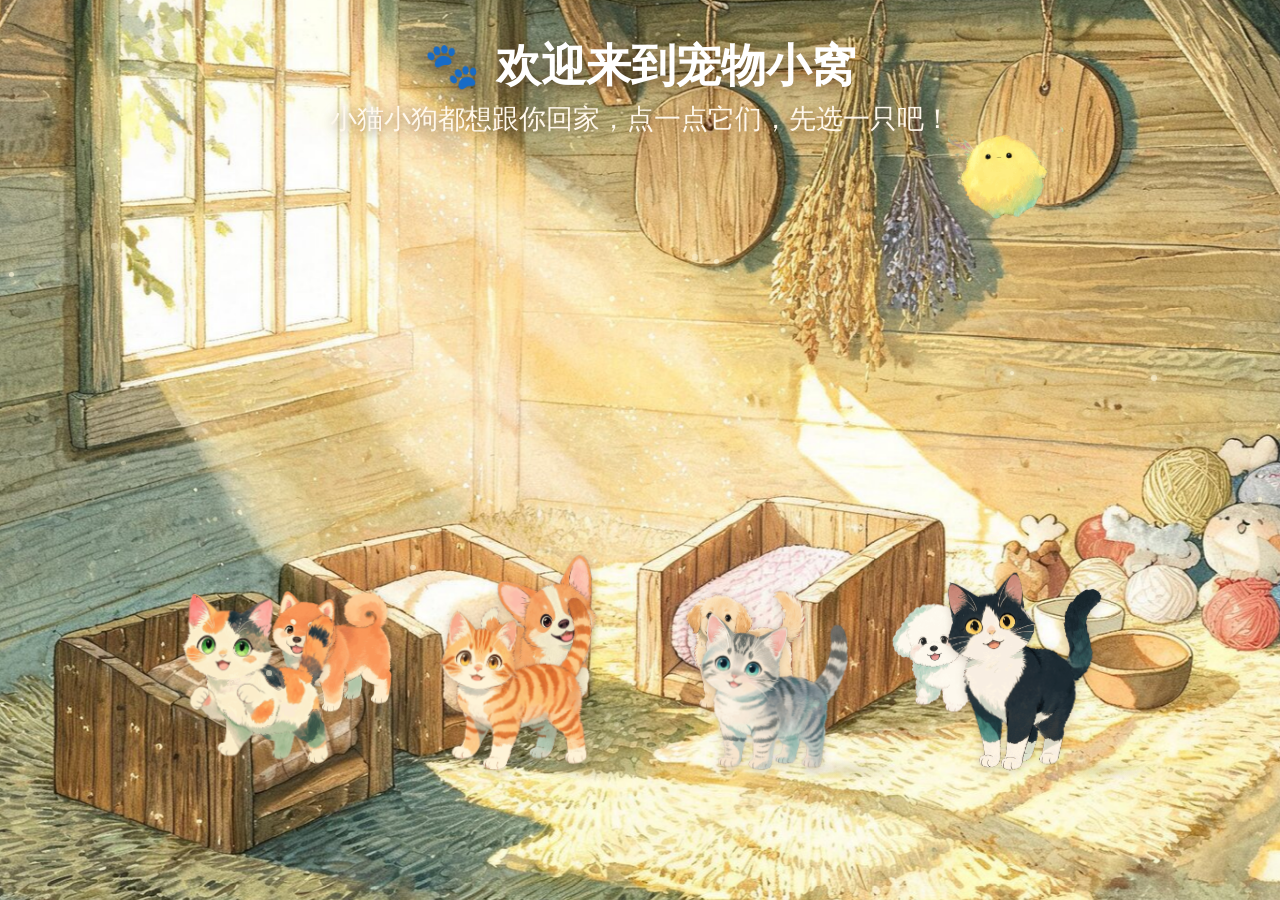
==== commit b9527221: "fix: v0.6.1 修复喂食/洗澡行为与多处状态锁死，新增 53 项自检 用户实测反馈：喂食时宠物没去盆里吃、洗澡时没进浴缸、移动时身体透明、去不了院子。  真 bug - 梳毛开一半不收工会永久" ====
--- a/index.html
+++ b/index.html
@@ -41,7 +41,15 @@
     '<button onclick="location.reload()" style="margin-top:2vmin;font-size:3vmin;padding:1vmin 4vmin;border:none;border-radius:2vmin;background:#ff9d6c;color:#fff">重新打开</button>';
   }
 });
-if('serviceWorker' in navigator){window.addEventListener('load',function(){navigator.serviceWorker.register('sw.js').catch(function(){})})}
+/* ?nosw=1：自检页用，避免 SW 更新时把 iframe 重载掉 */
+if('serviceWorker' in navigator && location.search.indexOf('nosw=1')<0 && window.top===window.self){
+  window.addEventListener('load',function(){navigator.serviceWorker.register('sw.js').catch(function(){})});
+  /* 新版 SW 接管后自动刷一次，避免拿着旧缓存的 JS 跑新页面 */
+  var reloaded=false;
+  navigator.serviceWorker.addEventListener('message',function(e){
+    if(e.data&&e.data.type==='sw-updated'&&!reloaded){reloaded=true;location.reload()}
+  });
+}
 </script>
 </body>
 </html>
--- a/css/main.css
+++ b/css/main.css
@@ -51,9 +51,13 @@
 
 /* ---------- 纸片角色 ---------- */
 .actor{position:absolute;will-change:transform;pointer-events:none}
-.actor .art{position:absolute;left:50%;bottom:0;width:100%;height:auto;
-  transform-origin:50% 100%;will-change:transform;
+/* .rig 用 left:-50% 做水平居中（而不是 transform:translateX），
+   因为 draw() 每帧会整体覆盖 .rig 的 transform */
+.actor .rig{position:absolute;left:-50%;bottom:0;width:100%;
+  transform-origin:50% 100%;will-change:transform}
+.actor .art{display:block;width:100%;height:auto;
   filter:drop-shadow(0 .3vmin .5vmin rgba(80,55,30,.22))}
+.actor .art[hidden]{display:none}
 .actor .shadow{position:absolute;left:50%;bottom:0;width:72%;aspect-ratio:5/1;
   background:radial-gradient(ellipse,rgba(96,74,44,.42),rgba(96,74,44,0) 70%);
   border-radius:50%;transform:translate(-50%,50%)}
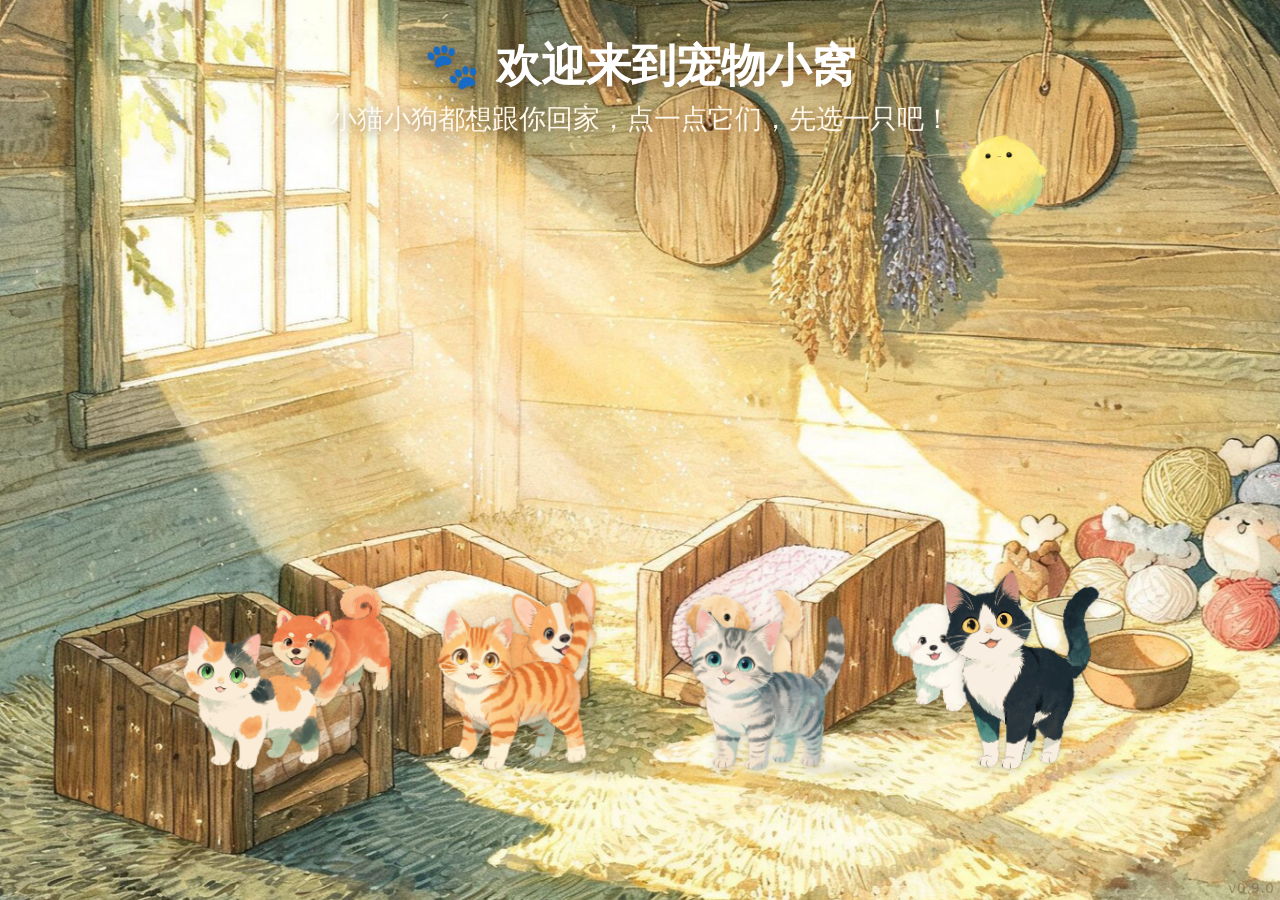
==== commit ae871ee8: "feat: v0.9.0 换装真的能穿上 + 修掉"改了看不到"的根因（SW 缓存） 用户："换装不能真的换；喂食没有任何交互，浴缸不能进去，动物没有走起来的动作； 我看到的情况就是你说了改了这么多，" ====
--- a/index.html
+++ b/index.html
@@ -24,12 +24,15 @@
 .paw{font-size:15vmin;animation:pawbob 1s ease-in-out infinite}
 @keyframes pawbob{0%,100%{transform:translateY(0) rotate(-8deg)}50%{transform:translateY(-2vmin) rotate(8deg)}}
 #boot p{color:#a5623a;font-size:3vmin;margin-top:2vmin;letter-spacing:.3em}
+#ver{position:fixed;right:.6vmin;bottom:.4vmin;z-index:5000;font-size:1.5vmin;
+  color:rgba(120,90,60,.55);pointer-events:none;letter-spacing:.05em}
 </style>
 <link rel="stylesheet" href="css/main.css">
 </head>
 <body>
 <div id="boot"><div class="paw">🐾</div><p>小窝开门啦</p></div>
 <div id="game"></div>
+<div id="ver"></div>
 <script type="module" src="js/main.js"></script>
 <script>
 window.addEventListener('error',function(e){
--- a/css/main.css
+++ b/css/main.css
@@ -63,9 +63,12 @@
   border-radius:50%;transform:translate(-50%,50%)}
 .pet{pointer-events:auto;cursor:pointer;touch-action:none}
 .pet.npc{cursor:default}
-.pet .wear{position:absolute;left:0;bottom:0;width:100%;height:0}
-.pet .wear-item{position:absolute;transform-origin:50% 50%}
-.pet .wear{display:none}          /* 服饰锚点待逐品种校准，先隐藏 */
+/* 服饰层：和贴纸同一个包围盒，锚点按品种标注（见 data.js 的 anchor） */
+.pet .wear{position:absolute;inset:0;pointer-events:none;transition:opacity .25s}
+.pet .wear-item{position:absolute;transform-origin:50% 50%;
+  filter:drop-shadow(0 .2vmin .35vmin rgba(80,55,30,.22))}
+.pet .wear-item.behind{z-index:-1}
+.pet.hide-wear .wear{opacity:0}
 
 .thought{position:absolute;left:76%;bottom:9vmin;background:var(--card);
   border-radius:46% 46% 46% 12%;padding:1vmin 1.6vmin;font-size:4vmin;line-height:1;
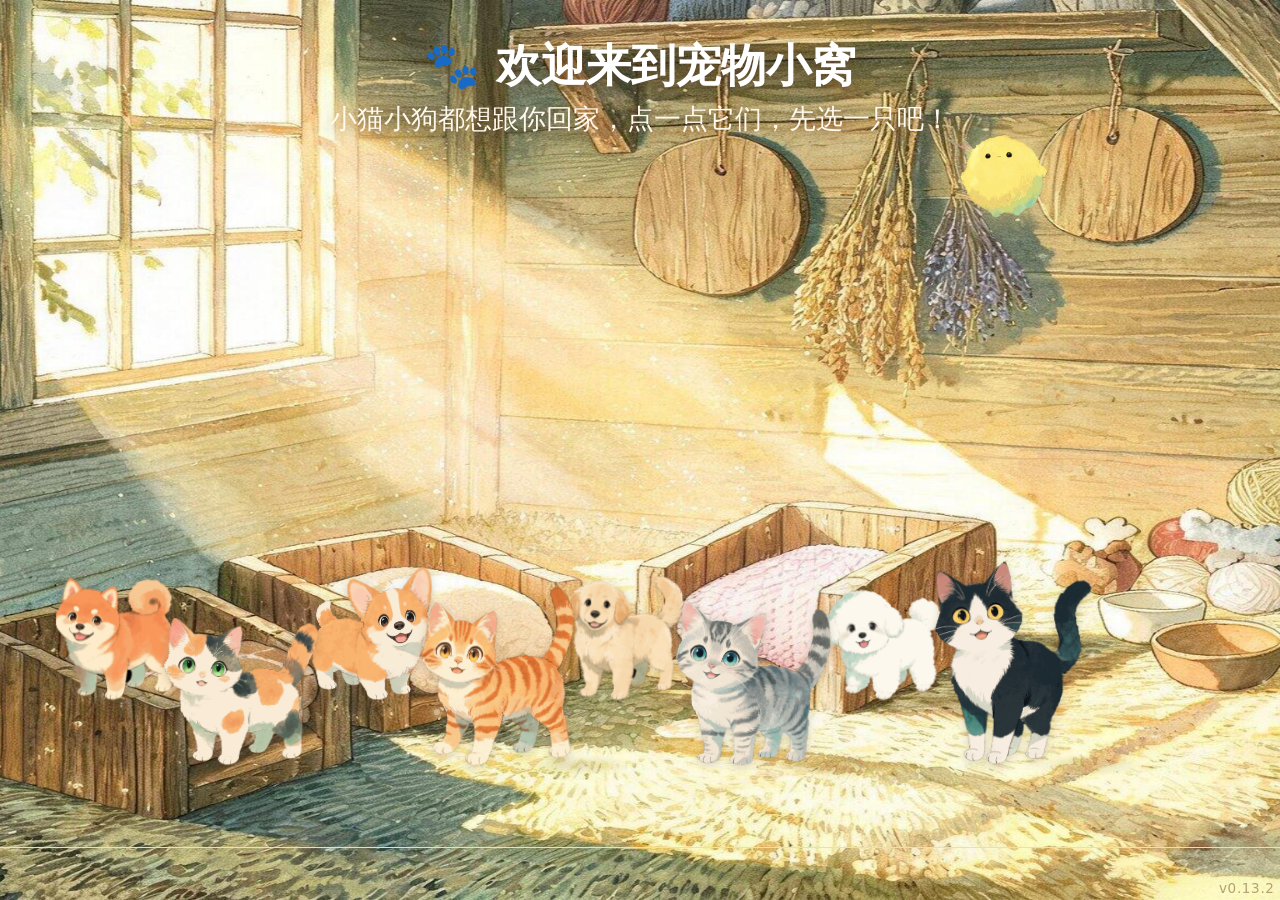
==== commit 4c52d479: "perf: v0.13.2 首屏再提速 —— 少下 1.7MB 死素材、模块并行预载、贴图按需下 接着 v0.13.1 往下挖，这轮四件事：  1. **在囤 1.7MB 根本用不到的图**。`bg_" ====
--- a/index.html
+++ b/index.html
@@ -28,6 +28,33 @@
   color:rgba(120,90,60,.55);pointer-events:none;letter-spacing:.05em}
 </style>
 <link rel="stylesheet" href="css/main.css">
+<!-- 模块预载：不写的话浏览器要先下 main.js、解析出 import 才知道还有 7 个模块，
+     白白多排一轮队。老 Safari 不认这行，忽略掉也没副作用。 -->
+<link rel="modulepreload" href="js/main.js">
+<link rel="modulepreload" href="js/stage.js">
+<link rel="modulepreload" href="js/pet.js">
+<link rel="modulepreload" href="js/world.js">
+<link rel="modulepreload" href="js/phys.js">
+<link rel="modulepreload" href="js/data.js">
+<link rel="modulepreload" href="js/save.js">
+<link rel="modulepreload" href="js/audio.js">
+<script>
+/* 首屏那张背景，本来要等 html → js → 解析 import → 跑起来 才发出请求，
+   白等一个来回。这里立刻猜出该用哪张先下起来：有存档就是当季的家，
+   没有就是领养小屋。猜错了也只是多下一张，不影响正确性。
+   （季节判断和 world.js 的 seasonByClock 一致，改那边记得同步改这里） */
+(function () {
+  try {
+    var m = new Date().getMonth() + 1;
+    var s = m >= 3 && m <= 5 ? 'spring' : m >= 6 && m <= 8 ? 'summer'
+          : m >= 9 && m <= 11 ? 'autumn' : 'winter';
+    var f = localStorage.getItem('pet-home-ada-v1') ? 'bg_home_' + s + '.jpg' : 'bg_adopt.jpg';
+    var l = document.createElement('link');
+    l.rel = 'preload'; l.as = 'image'; l.href = 'assets/art/bg/' + f;
+    document.head.appendChild(l);
+  } catch (e) { /* 隐私模式下 localStorage 会抛，预载只是锦上添花 */ }
+})();
+</script>
 </head>
 <body>
 <div id="boot"><div class="paw">🐾</div><p>小窝开门啦</p></div>
--- a/css/main.css
+++ b/css/main.css
@@ -12,12 +12,15 @@
 #game{position:fixed;inset:0;overflow:hidden}
 
 /* ---------- 舞台：手绘背景 + 视差 ---------- */
-.stage{position:absolute;inset:0;overflow:hidden}
+.stage{position:absolute;inset:0;overflow:hidden;touch-action:none}
 .stage .bg,.stage .fg{position:absolute;left:50%;top:50%;
   width:112%;height:112%;object-fit:cover;
   transform:translate(-50%,-50%);margin-left:0;
   will-change:transform;transform-origin:50% 50%}
-.stage .bg{left:0;top:0;width:106%;height:106%;transform:none;margin-left:-3%;margin-top:-3%}
+/* 背景按【世界宽度】铺开（比屏幕宽），靠 transform 平移露出左右 */
+/* 宽度由 stage.update 按世界宽度动态设置；用 fill 保证整张图完整对应世界 */
+.stage .bg{left:0;top:0;width:140%;height:100%;object-fit:fill;
+  transform:none;margin:0;will-change:transform}
 /* 前景遮挡层：只压在画面最底部一条，制造纵深。
    之前是铺满整屏，巨大的叶子把宠物和家具全挡住了。 */
 .stage .fg{left:-4%;top:auto;bottom:-2%;width:108%;height:34%;
@@ -104,15 +107,24 @@
 .chip:active{transform:scale(.9)}
 .chip.on{border-color:#ffb3c0;transform:scale(1.08)}
 .chip img{position:absolute;left:50%;top:52%;width:132%;transform:translate(-50%,-50%)}
+.chip.baby{width:8.6vmin;height:8.6vmin}
+.chip .preg,.chip .bb{position:absolute;right:-.3vmin;bottom:-.3vmin;font-size:3vmin;
+  font-style:normal;line-height:1;filter:drop-shadow(0 .2vmin .3vmin rgba(90,60,30,.4))}
+.chip .preg{animation:pregbeat 1.6s ease-in-out infinite}
+@keyframes pregbeat{0%,100%{transform:scale(1)}50%{transform:scale(1.25)}}
+.baby-item.worn{outline:.5vmin solid #ffb3c0;outline-offset:-.5vmin}
 .chip.add{display:flex;align-items:center;justify-content:center;font-size:5vmin;
   color:#c99a6a;background:#fffaf0;border-style:dashed;border-color:#e0c9a8}
 
-#toolbar{position:absolute;bottom:max(2.2vmin,env(safe-area-inset-bottom));left:50%;
-  transform:translateX(-50%);display:flex;gap:2.4vmin;z-index:3000}
-#toolbar .btn{width:12vmin;height:12vmin;font-size:4.6vmin;flex-direction:column;gap:.1vmin;
+#toolbar{--tbw:12vmin;position:absolute;bottom:max(2.2vmin,env(safe-area-inset-bottom));left:50%;
+  transform:translateX(-50%);display:flex;gap:calc(var(--tbw)*.2);z-index:3000;
+  max-width:96vw;touch-action:none}
+#toolbar .btn{width:var(--tbw);height:var(--tbw);font-size:calc(var(--tbw)*.383);
+  flex:0 0 auto;flex-direction:column;gap:.1vmin;
   border:.45vmin solid rgba(255,255,255,.9)}
 #toolbar .btn span,#toolbar .btn i{pointer-events:none}
-#toolbar .btn i{font-style:normal;font-size:1.9vmin;font-weight:800;color:var(--text);letter-spacing:.08em}
+#toolbar .btn i{font-style:normal;font-size:calc(var(--tbw)*.158);font-weight:800;
+  color:var(--text);letter-spacing:.08em}
 
 /* ---------- 小精灵 + 台词 ---------- */
 #elf{position:absolute;width:13vmin;z-index:2600;pointer-events:auto;cursor:pointer;
@@ -143,7 +155,7 @@
 .drawer h3{margin:1vmin 2.6vmin 1.8vmin;color:var(--text);font-size:3.4vmin;display:flex;
   align-items:center;justify-content:space-between;gap:1vmin}
 .drawer .dclose{width:7vmin;height:7vmin;font-size:3.4vmin;flex:none;background:var(--paper)}
-.dlist{flex:1;overflow-y:auto;padding:0 2.4vmin;display:flex;flex-direction:column;gap:2vmin}
+.dlist{flex:1;overflow-y:auto;touch-action:pan-y;-webkit-overflow-scrolling:touch;padding:0 2.4vmin;display:flex;flex-direction:column;gap:2vmin}
 .shop-item{background:#fff;border-radius:2.6vmin;padding:1.6vmin;display:flex;align-items:center;
   gap:1.8vmin;box-shadow:var(--ui-shadow);cursor:pointer;transition:transform .15s}
 .shop-item:active{transform:scale(.95)}
@@ -173,6 +185,12 @@
 #name-grid .btn{border-radius:3vmin;font-size:4vmin;padding:2vmin 4.6vmin;color:var(--text);
   font-weight:700;width:auto;height:auto;background:#fff}
 
+/* 洗澡/梳毛时的全屏搓动层：整屏都能搓，不必精确点中宠物。
+   层级低于 HUD 和工具栏，所以按钮照样能点。 */
+#brush-layer{position:absolute;inset:0;z-index:2900;display:none;
+  touch-action:none;cursor:grab;pointer-events:auto}
+#brush-layer.on{display:block}
+
 /* ---------- 洗澡进度 ---------- */
 #bath-meter{position:absolute;top:max(15vmin,calc(env(safe-area-inset-top) + 13vmin));left:50%;
   transform:translateX(-50%) scale(.7);display:flex;gap:1.6vmin;font-size:5.6vmin;z-index:3100;
@@ -181,6 +199,63 @@
 #bath-meter .st{filter:grayscale(1) opacity(.5);transition:filter .3s,transform .3s cubic-bezier(.34,1.56,.64,1)}
 #bath-meter .st.lit{filter:none;transform:scale(1.25)}
 
+/* ---------- 环境：日夜 / 天气 / 四季 ---------- */
+#env{position:absolute;inset:0;pointer-events:none;z-index:2350;overflow:hidden}
+#env .env-tint,#env .env-veil{position:absolute;inset:0;transition:background .9s ease}
+#env .env-fall{position:absolute;inset:-6% -4%}
+/* 室内：雨雪只能落在窗外，不然榻榻米上飘雪就穿帮了。
+   这一层的宽度和位移由 JS 抄背景图的，坐标系和背景图完全对齐，
+   于是这个裁剪框就是画里那个窗洞；镜头横移时窗洞跟着走。 */
+#env .env-fall.win{inset:0 auto 0 0;width:140%;height:100%;
+  clip-path:inset(9% 32.5% 34% 32.5%)}
+#env .env-flash{position:absolute;inset:0;background:#fff;opacity:0}
+#env .env-flash.on{animation:envflash .5s ease-out}
+@keyframes envflash{0%{opacity:0}6%{opacity:.5}14%{opacity:.1}22%{opacity:.32}100%{opacity:0}}
+
+/* 雨 */
+/* 雨滴要压得住明亮的窗景，太淡了孩子根本看不出在下雨 */
+#env .drop{position:absolute;top:-8%;width:.34vmin;height:5.4vmin;border-radius:.2vmin;
+  background:linear-gradient(rgba(150,180,220,0),rgba(120,155,200,.95));
+  box-shadow:0 0 .3vmin rgba(255,255,255,.55);
+  animation:raindrop linear infinite}
+@keyframes raindrop{0%{transform:translate(0,-10vh)}100%{transform:translate(-4vmin,115vh)}}
+/* 雪 */
+#env .snow{position:absolute;top:-6%;width:1.1vmin;height:1.1vmin;border-radius:50%;
+  background:#fff;box-shadow:0 0 .6vmin rgba(255,255,255,.9);
+  animation:snowfall linear infinite}
+@keyframes snowfall{
+  0%{transform:translate(0,-10vh) rotate(0)}
+  50%{transform:translate(calc(var(--sw) * 8vmin),55vh) rotate(180deg)}
+  100%{transform:translate(calc(var(--sw) * -6vmin),115vh) rotate(360deg)}}
+/* 樱花瓣 */
+#env .petal-pink{position:absolute;top:-6%;width:1.5vmin;height:1.1vmin;
+  border-radius:60% 20% 60% 20%;background:#ffd3e0;
+  animation:petalfly linear infinite}
+@keyframes petalfly{
+  0%{transform:translate(0,-10vh) rotate(0)}
+  100%{transform:translate(calc(var(--sw) * 22vmin),115vh) rotate(620deg)}}
+/* 落叶 */
+#env .leaf{position:absolute;top:-6%;width:1.8vmin;height:1.3vmin;
+  border-radius:70% 12% 70% 12%;background:#e08a3c;
+  animation:petalfly linear infinite}
+#env .leaf:nth-child(3n){background:#d1552f}
+#env .leaf:nth-child(3n+1){background:#e8b33c}
+
+/* 环境面板 */
+#env-panel{position:absolute;right:0;top:0;bottom:0;width:36vmin;background:var(--cream);
+  box-shadow:-1vmin 0 3vmin rgba(120,80,40,.28);z-index:3200;
+  transform:translateX(110%);transition:transform .42s cubic-bezier(.3,1.2,.5,1);
+  display:flex;flex-direction:column;padding:max(2vmin,env(safe-area-inset-top)) 0 2vmin}
+#env-panel.show{transform:none}
+.env-row{display:flex;flex-wrap:wrap;gap:1.4vmin;padding:0 2.4vmin 2vmin}
+.env-btn{flex:1 1 40%;background:#fff;border:none;border-radius:2.4vmin;padding:1.6vmin .6vmin;
+  box-shadow:var(--ui-shadow);cursor:pointer;font-size:2.5vmin;color:var(--text);font-weight:700;
+  display:flex;flex-direction:column;align-items:center;gap:.5vmin;transition:transform .15s}
+.env-btn:active{transform:scale(.94)}
+.env-btn b{font-size:4.4vmin;font-weight:400;line-height:1}
+.env-btn.on{outline:.5vmin solid #ffb3c0;outline-offset:-.5vmin}
+.env-sub{padding:0 2.6vmin .8vmin;color:#a98a68;font-size:2.2vmin;font-weight:700}
+
 /* ---------- 粒子 ---------- */
 #fx{position:absolute;inset:0;pointer-events:none;z-index:2800}
 .pfx{position:absolute;pointer-events:none;font-size:4vmin;animation:pfly 1.1s ease-out forwards}
@@ -192,9 +267,16 @@
   opacity:0;transition:opacity .6s;z-index:4000;pointer-events:none}
 #veil.on{opacity:1}
 
+#turn-tip{position:absolute;left:50%;bottom:calc(max(2.2vmin,env(safe-area-inset-bottom)) + 15vmin);
+  transform:translateX(-50%);background:var(--card);border-radius:3vmin;
+  padding:1.4vmin 3vmin;font-size:2.8vmin;color:var(--text);white-space:nowrap;
+  box-shadow:var(--ui-shadow);z-index:3000;opacity:0;pointer-events:none}
+@keyframes tiptip{0%{opacity:0;transform:translate(-50%,2vmin)}
+  12%{opacity:1;transform:translate(-50%,0)}80%{opacity:1}100%{opacity:0}}
+
 @media (orientation:portrait){
   .drawer{width:52vmin}
-  #toolbar{gap:1.6vmin}
-  #toolbar .btn{width:10.5vmin;height:10.5vmin;font-size:4vmin}
   #speech{max-width:74vmin}
+  /* 竖着拿也能玩，只是画面窄一截 —— 轻轻提一句，别拦着孩子 */
+  #turn-tip{opacity:1;animation:tiptip 7s ease forwards}
 }
